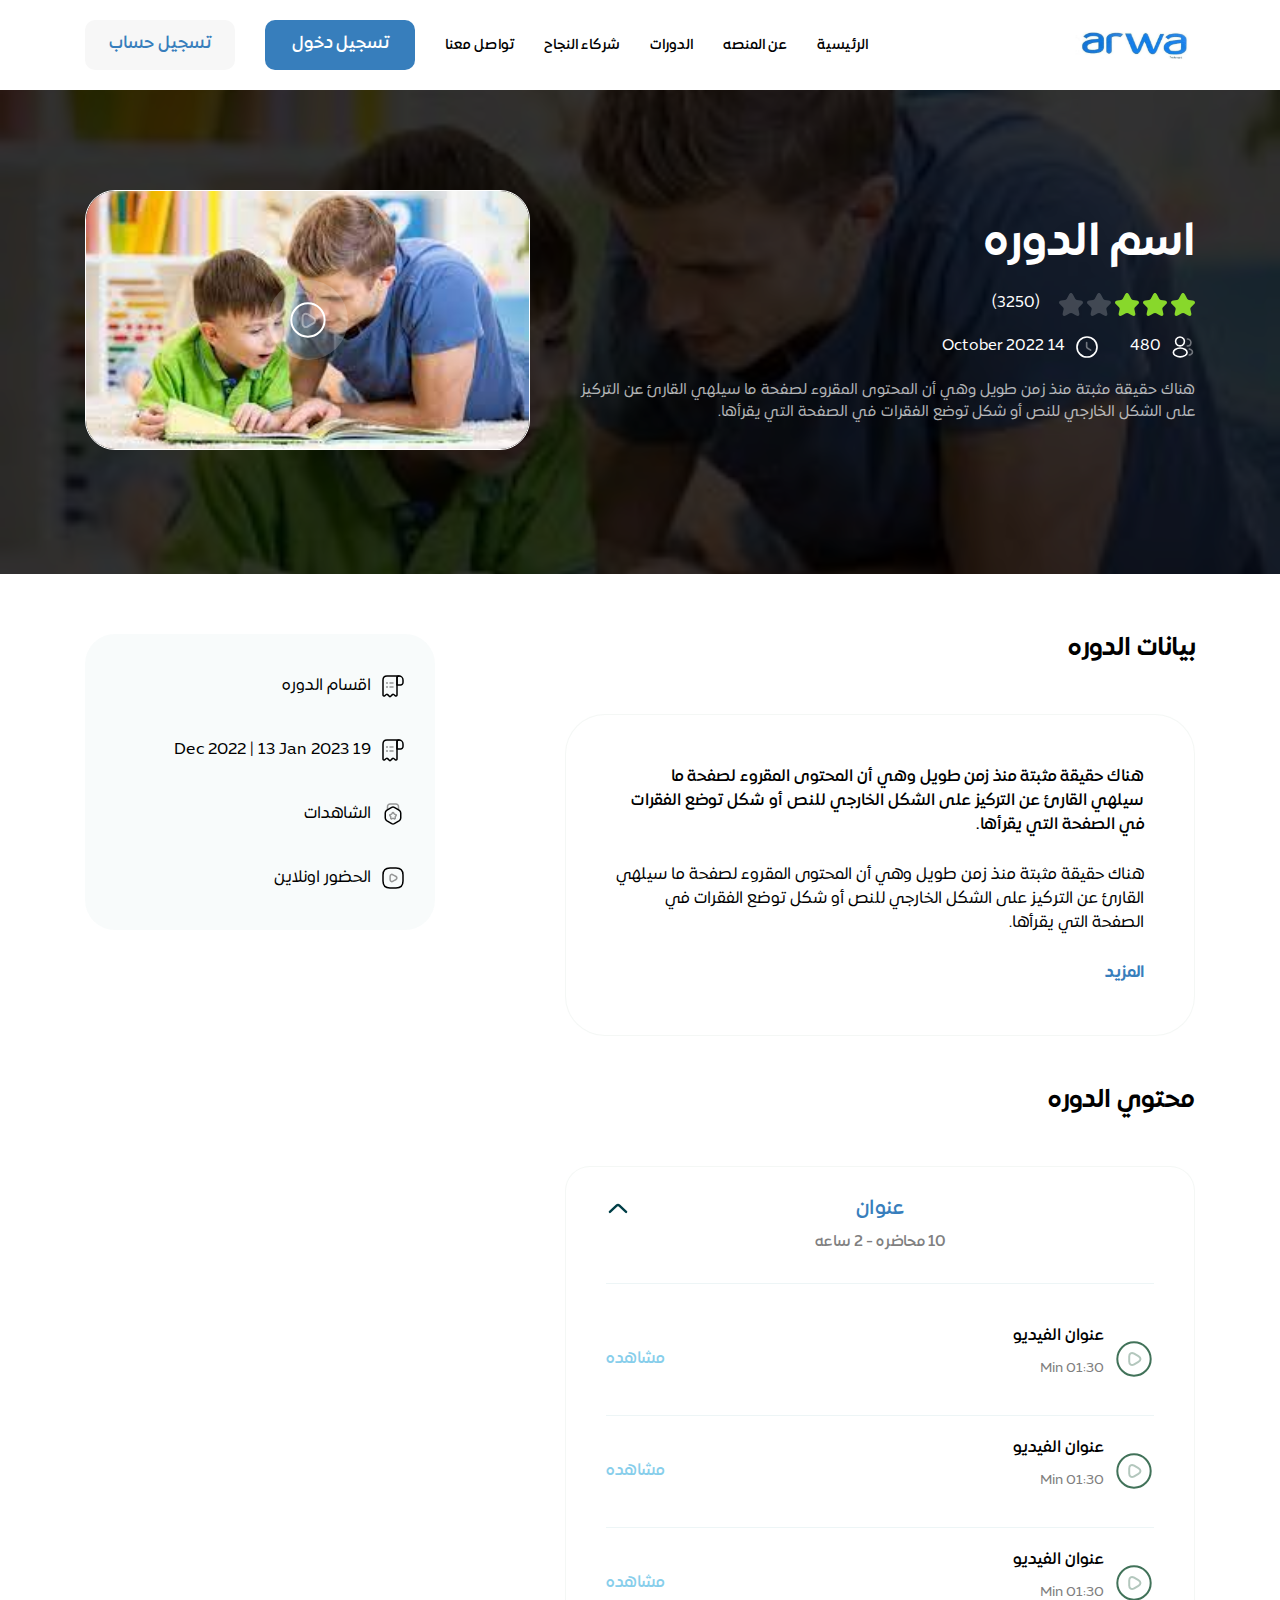
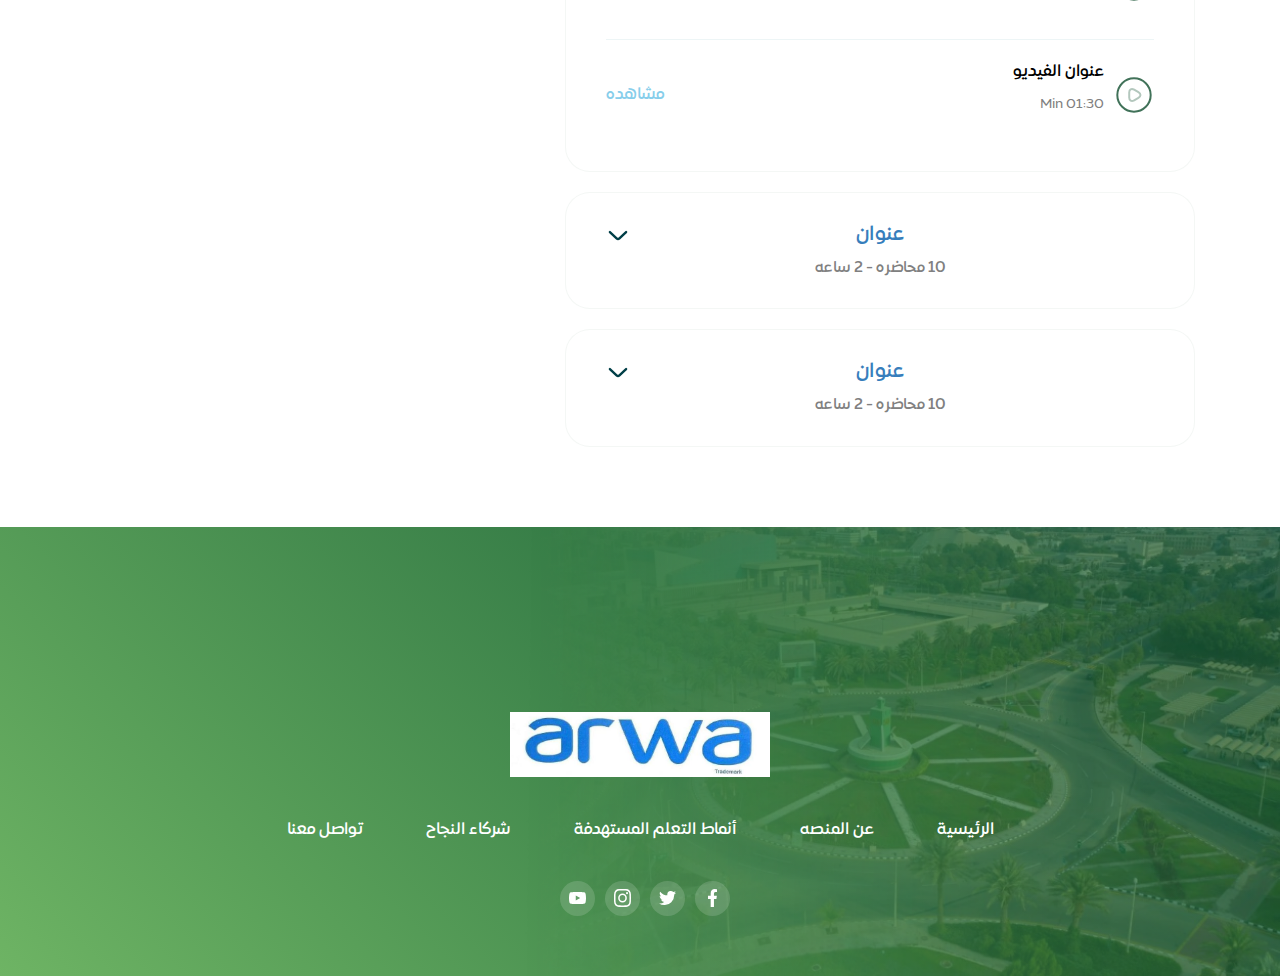
==== course-details.html @ 2d24fa97 "add website" ====
<!DOCTYPE html>
<html>
  <head>
    <meta charset="utf-8" />
    <meta name="description" content="...." />
    <meta name="author" content="misara adel" />
    <meta name="viewport" content="width=device-width, initial-scale=1, shrink-to-fit=no" />
    <title>
      منصه اروي 
    </title>
    <link rel="shortcut icon" href="assets/images/logo.jpeg" type="image/x-icon"/>
    <link rel="stylesheet" href="assets/css/lib/animate.css" />
    <link rel="stylesheet" href="assets/css/lib/bootstrap-rtl.min.css" />
    <link rel="stylesheet" href="assets/css/lib/swiper-bundle.min.css" />
    <link rel="stylesheet" href="assets/css/lib/jquery-ui.min.css" />
    <link rel="stylesheet" href="assets/css/lib/jquery.ui.slider-rtl.css" />
    <link rel="stylesheet" href="assets/css/lib/price_range_style.css" />
    <link rel="stylesheet" href="assets/css/style.css" />
  </head>
  <body>
    <nav class="navbar">
      <div class="container">
        <div class="contain">
          <div class="hamburger">
            <span class="line"></span>
            <span class="line"></span>
            <span class="line"></span>
          </div>

          <a href="index.html" class="brand-name">
            <img src="assets/images/logo.jpeg" loading="lazy" alt="" />
          </a>

          <ul class="navbar-nav">
            <li class="nav-item">
              <a href="index.html" class="nav-link">
                الرئيسية
              </a>
            </li>

            <li class="nav-item">
              <a href="index.html" class="nav-link">
                عن المنصه
              </a>
            </li>

            <li class="nav-item">
              <a href="courses.html" class="nav-link">
                الدورات
              </a>
            </li>

            <li class="nav-item">
              <a href="index.html" class="nav-link">
                شركاء النجاح
              </a>
            </li>

            <li class="nav-item">
              <a href="index.html" class="nav-link">
                تواصل معنا 
              </a>
            </li>

            <li class="nav-item">
              <a href="login.html" class="custom-btn main-bk">
                تسجيل دخول 
              </a>
            </li>

            <li class="nav-item">
              <a href="register.html" class="custom-btn solid-bk">
                تسجيل  حساب 
              </a>
            </li>
          </ul>
        </div>
      </div>
    </nav>

    <main>
      <section class="course-details-header" style="background-image: url('assets/images/intro.jpeg');">
        <div class="container">
          <div class="row">
            <div class="col-lg-7 col-12 mb-4">
              <div class="contain">
                <h1>
                 اسم الدوره
                </h1>

                <ul class="rate">
                  <li>
                    <a href="#" class="active">
                      <img src="assets/images/icons/star.svg" loading="lazy" alt="" />
                    </a>
                  </li>

                  <li>
                    <a href="#" class="active">
                      <img src="assets/images/icons/star.svg" loading="lazy" alt="" />
                    </a>
                  </li>

                  <li>
                    <a href="#" class="active">
                      <img src="assets/images/icons/star.svg" loading="lazy" alt="" />
                    </a>
                  </li>

                  <li>
                    <a href="#">
                      <img src="assets/images/icons/star.svg" loading="lazy" alt="" />
                    </a>
                  </li>

                  <li>
                    <a href="#">
                      <img src="assets/images/icons/star.svg" loading="lazy" alt="" />
                    </a>
                  </li>

                  <li>
                    <span>
                      (3250)
                    </span>
                  </li>
                </ul>

                <ul class="course-info">
                  <li>
                    <a href="#">
                      <img src="assets/images/icons/people.svg" loading="lazy" alt="" />
                      
                      <span>
                        480
                      </span>
                    </a>
                  </li>

                  <li>
                    <a href="#">
                      <img src="assets/images/icons/clock.svg" loading="lazy" alt="" />

                      <span>
                        14 October 2022
                      </span>
                    </a>
                  </li>
                </ul>

                <p>
                  هناك حقيقة مثبتة منذ زمن طويل وهي أن المحتوى المقروء لصفحة ما سيلهي القارئ عن التركيز على الشكل الخارجي للنص أو شكل توضع الفقرات في الصفحة التي يقرأها.
                </p>
              </div>
            </div>

            <div class="col-lg-5 col-12 mb-4">
              <div class="image-content">
                <img src="assets/images/intro.jpeg" loading="lazy" alt="" />

                <a href="https://www.youtube.com/watch?v=8aGYx2ayjGs" data-fancybox=""  class="video-play">
                  <img src="assets/images/icons/video.svg" loading="lazy" alt="" />
                </a>
              </div>
            </div>
          </div>
        </div>
      </section>

      <section class="course-details-info general-section">
        <div class="container">
          <div class="row">
            <div class="col-lg-8 col-12 order-mobile-1">
              <div class="contain">
                <h1 class="head">
                  بيانات الدوره
                </h1>

                <div class="data-contain">
                  <p class="bold-desc">
                    هناك حقيقة مثبتة منذ زمن طويل وهي أن المحتوى المقروء لصفحة ما سيلهي القارئ عن التركيز على الشكل الخارجي للنص أو شكل توضع الفقرات في الصفحة التي يقرأها.
                  </p>

                  <p>
                    هناك حقيقة مثبتة منذ زمن طويل وهي أن المحتوى المقروء لصفحة ما سيلهي القارئ عن التركيز على الشكل الخارجي للنص أو شكل توضع الفقرات في الصفحة التي يقرأها.
                  </p>

                  <a href="#" class="see-more">
                    المزيد
                  </a>
                </div>

                <h2 class="head">
                 محتوي الدوره
                </h2>

                <div class="accordion" id="accordionExample">
                  <div class="card">
                    <div class="card-header" id="headingOne">
                      <button class="btn" type="button" data-toggle="collapse" data-target="#collapseOne" aria-expanded="true" aria-controls="collapseOne">
                        <h2 class="course-name">
                         عنوان
                        </h2>

                        <p>
                          10 محاضره - 2 ساعه
                        </p>
                      </button>
                    </div>
                
                    <div id="collapseOne" class="collapse show" aria-labelledby="headingOne" data-parent="#accordionExample">
                      <div class="card-body">
                        <ul class="course-list">
                          <li>
                            <div class="data">
                              <img src="assets/images/icons/show-video.svg" loading="lazy" alt="" />

                              <div class="data-name">
                                <p class="title">
                                  عنوان الفيديو
                                </p>

                                <p class="time">
                                  01:30 Min
                                </p>
                              </div>
                            </div>

                            <a href="https://www.youtube.com/watch?v=8aGYx2ayjGs" data-fancybox="" class="play">
                              مشاهده
                            </a>
                          </li>

                          <li>
                            <div class="data">
                              <img src="assets/images/icons/show-video.svg" loading="lazy" alt="" />

                              <div class="data-name">
                                <p class="title">
                                  عنوان الفيديو
                                </p>

                                <p class="time">
                                  01:30 Min
                                </p>
                              </div>
                            </div>

                            <a href="https://www.youtube.com/watch?v=8aGYx2ayjGs" data-fancybox="" class="play">
                              مشاهده
                            </a>
                          </li>

                          <li>
                            <div class="data">
                              <img src="assets/images/icons/show-video.svg" loading="lazy" alt="" />

                              <div class="data-name">
                                <p class="title">
                                  عنوان الفيديو
                                </p>

                                <p class="time">
                                  01:30 Min
                                </p>
                              </div>
                            </div>

                            <a href="https://www.youtube.com/watch?v=8aGYx2ayjGs" data-fancybox="" class="play">
                              مشاهده
                            </a>
                          </li>

                          <li>
                            <div class="data">
                              <img src="assets/images/icons/show-video.svg" loading="lazy" alt="" />

                              <div class="data-name">
                                <p class="title">
                                  عنوان الفيديو
                                </p>

                                <p class="time">
                                  01:30 Min
                                </p>
                              </div>
                            </div>

                            <a href="https://www.youtube.com/watch?v=8aGYx2ayjGs" data-fancybox="" class="play">
                              مشاهده
                            </a>
                          </li>
                        </ul>
                      </div>
                    </div>
                  </div>

                  <div class="card">
                    <div class="card-header" id="headingTwo">
                      <button class="btn collapsed" type="button" data-toggle="collapse" data-target="#collapseTwo" aria-expanded="false" aria-controls="collapseTwo">
                        <h2 class="course-name">
                          عنوان
                         </h2>
 
                         <p>
                           10 محاضره - 2 ساعه
                         </p>
                      </button>
                    </div>
                    <div id="collapseTwo" class="collapse" aria-labelledby="headingTwo" data-parent="#accordionExample">
                      <div class="card-body">
                        <ul class="course-list">
                          <li>
                            <div class="data">
                              <img src="assets/images/icons/show-video.svg" loading="lazy" alt="" />

                              <div class="data-name">
                                <p class="title">
                                  عنوان الفيديو
                                </p>

                                <p class="time">
                                  01:30 Min
                                </p>
                              </div>
                            </div>

                            <a href="https://www.youtube.com/watch?v=8aGYx2ayjGs" data-fancybox="" class="play">
                              مشاهده
                            </a>
                          </li>

                          <li>
                            <div class="data">
                              <img src="assets/images/icons/show-video.svg" loading="lazy" alt="" />

                              <div class="data-name">
                                <p class="title">
                                  عنوان الفيديو
                                </p>

                                <p class="time">
                                  01:30 Min
                                </p>
                              </div>
                            </div>

                            <a href="https://www.youtube.com/watch?v=8aGYx2ayjGs" data-fancybox="" class="play">
                              مشاهده
                            </a>
                          </li>

                          <li>
                            <div class="data">
                              <img src="assets/images/icons/show-video.svg" loading="lazy" alt="" />

                              <div class="data-name">
                                <p class="title">
                                  عنوان الفيديو
                                </p>

                                <p class="time">
                                  01:30 Min
                                </p>
                              </div>
                            </div>

                            <a href="https://www.youtube.com/watch?v=8aGYx2ayjGs" data-fancybox="" class="play">
                              مشاهده
                            </a>
                          </li>

                          <li>
                            <div class="data">
                              <img src="assets/images/icons/show-video.svg" loading="lazy" alt="" />

                              <div class="data-name">
                                <p class="title">
                                  عنوان الفيديو
                                </p>

                                <p class="time">
                                  01:30 Min
                                </p>
                              </div>
                            </div>

                            <a href="https://www.youtube.com/watch?v=8aGYx2ayjGs" data-fancybox="" class="play">
                              مشاهده
                            </a>
                          </li>
                        </ul>
                      </div>
                    </div>
                  </div>

                  <div class="card">
                    <div class="card-header" id="headingThree">
                      <button class="btn  collapsed" type="button" data-toggle="collapse" data-target="#collapseThree" aria-expanded="false" aria-controls="collapseThree">
                        <h2 class="course-name">
                          عنوان
                         </h2>
 
                         <p>
                           10 محاضره - 2 ساعه
                         </p>
                      </button>
                    </div>

                    <div id="collapseThree" class="collapse" aria-labelledby="headingThree" data-parent="#accordionExample">
                      <div class="card-body">
                        <ul class="course-list">
                          <li>
                            <div class="data">
                              <img src="assets/images/icons/show-video.svg" loading="lazy" alt="" />

                              <div class="data-name">
                                <p class="title">
                                  عنوان الفيديو
                                </p>

                                <p class="time">
                                  01:30 Min
                                </p>
                              </div>
                            </div>

                            <a href="https://www.youtube.com/watch?v=8aGYx2ayjGs" data-fancybox="" class="play">
                              مشاهده
                            </a>
                          </li>

                          <li>
                            <div class="data">
                              <img src="assets/images/icons/show-video.svg" loading="lazy" alt="" />

                              <div class="data-name">
                                <p class="title">
                                  عنوان الفيديو
                                </p>

                                <p class="time">
                                  01:30 Min
                                </p>
                              </div>
                            </div>

                            <a href="https://www.youtube.com/watch?v=8aGYx2ayjGs" data-fancybox="" class="play">
                              مشاهده
                            </a>
                          </li>

                          <li>
                            <div class="data">
                              <img src="assets/images/icons/show-video.svg" loading="lazy" alt="" />

                              <div class="data-name">
                                <p class="title">
                                  عنوان الفيديو
                                </p>

                                <p class="time">
                                  01:30 Min
                                </p>
                              </div>
                            </div>

                            <a href="https://www.youtube.com/watch?v=8aGYx2ayjGs" data-fancybox="" class="play">
                              مشاهده
                            </a>
                          </li>

                          <li>
                            <div class="data">
                              <img src="assets/images/icons/show-video.svg" loading="lazy" alt="" />

                              <div class="data-name">
                                <p class="title">
                                  عنوان الفيديو
                                </p>

                                <p class="time">
                                  01:30 Min
                                </p>
                              </div>
                            </div>

                            <a href="https://www.youtube.com/watch?v=8aGYx2ayjGs" data-fancybox="" class="play">
                              مشاهده
                            </a>
                          </li>
                        </ul>
                      </div>
                    </div>
                  </div>
                </div>
              </div>
            </div>

            <div class="col-lg-4 col-12 mb-4 order-mobile-0">
              <div class="course-statistic">
                <ul class="list">
                  <li>
                    <a href="#">
                      <img src="assets/images/icons/file.svg" loading="lazy" alt="" />

                      <span>
                        اقسام الدوره
                      </span>
                    </a>
                  </li>

                  <li>
                    <a href="#">
                      <img src="assets/images/icons/file.svg" loading="lazy" alt="" />

                      <span>
                        19 Dec 2022 | 13 Jan 2023
                      </span>
                    </a>
                  </li>

                  <li>
                    <a href="#">
                      <img src="assets/images/icons/certificate_course.svg" loading="lazy" alt="" />

                      <span>
                        الشاهدات
                      </span>
                    </a>
                  </li>

                  <li>
                    <a href="#">
                      <img src="assets/images/icons/video_icon.svg" loading="lazy" alt="" />

                      <span>
                        الحضور اونلاين
                      </span>
                    </a>
                  </li>
                </ul>
              </div>
            </div>
          </div>
        </div>
      </section>
    </main>
    
    <footer>
      <div class="container">
        <div class="row">
          <div class="col-lg-10 mx-auto">
            <div class="content">
              <a href="#" class="brand-name">
                <img src="assets/images/logo.jpeg" alt="">
              </a>

              <ul class="footer-nav">
                <li class="nav-item">
                  <a href="#" class="nav-link">
                    الرئيسية
                  </a>
                </li>
    
                <li class="nav-item">
                  <a href="#" class="nav-link">
                    عن المنصه
                  </a>
                </li>
    
                <li class="nav-item">
                  <a href="#" class="nav-link">
                    أنماط التعلم المستهدفة
                  </a>
                </li>
    
                <li class="nav-item">
                  <a href="#" class="nav-link">
                    شركاء النجاح
                  </a>
                </li>
    
                <li class="nav-item">
                  <a href="#" class="nav-link">
                    تواصل معنا 
                  </a>
                </li>
              </ul>

              <ul class="social-media">
                <li>
                  <a href="#">
                    <img src="assets/images/facebook.svg" alt="">
                  </a>
                </li>

                <li>
                  <a href="#">
                    <img src="assets/images/twitter.svg" alt="">
                  </a>
                </li>

                <li>
                  <a href="#">
                    <img src="assets/images/instagram.svg" alt="">
                  </a>
                </li>

                <li>
                  <a href="#">
                    <img src="assets/images/youtube.svg" alt="">
                  </a>
                </li>
              </ul>
            </div>
          </div>
        </div>
      </div>
    </footer>

    <script src="assets/js/lib/jquery4.js"></script>
    <script src="assets/js/lib/jquery-ui.min.js"></script>
    <script src="assets/js/lib/jquery.ui.slider-rtl.min.js"></script>
    <script src="assets/js/lib/popper.js"></script>
    <script src="assets/js/lib/bootstrap.js"></script>
    <script src="assets/js/lib/swiper-bundle.min.js"></script>
    <script src="assets/js/lib/price_range_script.js"></script>
    <script src="assets/js/main.js"></script>
  </body>
</html>
---- assets/css/lib/price_range_style.css ----
.price-range-block {
    margin:60px;
}

.sliderText{
    width:40%;
    margin-bottom:30px;
    border-bottom: 2px solid red;
    padding: 10px 0 10px 0px;
    font-weight:bold;
}
.ui-slider-horizontal {
    width: 90%;
    height: 4px !important;
    margin: 0px auto 11px !important;
}
.ui-widget-header {
    background: #E0D4BE;
}

.price-range-search {
    width:40.5%; 
    background-color: #f9f9f9; 
    min-width: 40%;
    display: inline-block;
    height: 32px;
    border-radius: 5px;
    float: left;
    margin-bottom:20px;
    font-size:16px;
}

.price-range-field{
    width:24%; 
    min-width: 16%;
    background-color:#f9f9f9; 
    border: 1px solid #6e6666; 
    color: black; 
    font-family: myFont; 
    font: normal 14px Arial, Helvetica, sans-serif; 
    border-radius: 5px; 
    height:26px; 
    padding:5px;
}
.search-results-block{
    position: relative;
    display: block;
    clear: both;
}
---- assets/css/style.css ----
@font-face {
  font-family: "ExpoArabic";
  src: url(../fonts/ExpoArabic/ExpoArabic-Medium.ttf);
  font-weight: 700;
}
@font-face {
  font-family: "ExpoArabic";
  src: url(../fonts/ExpoArabic/ExpoArabic-Book.ttf);
  font-weight: 500;
}
@font-face {
  font-family: "ExpoArabic";
  src: url(../fonts/ExpoArabic/ExpoArabic-SemiBold.ttf);
  font-weight: 900;
}
* {
  margin: 0px;
  box-sizing: border-box;
  font-family: "ExpoArabic", sans-serif;
  scroll-behavior: smooth;
}
*::-moz-selection {
  background-color: #F2CA2F;
  color: #fff;
}
*::selection {
  background-color: #F2CA2F;
  color: #fff;
}
*::-webkit-scrollbar {
  width: 8px;
}
*::-webkit-scrollbar-track {
  background-color: #ccc;
}
*::-webkit-scrollbar-thumb {
  background: #E0D4BE;
  border-radius: 8px;
}
*::-webkit-scrollbar-thumb:hover {
  background: #E0D4BE;
}

.overflowNone {
  overflow: hidden;
}

.btn:focus,
button:focus,
input:focus,
.form-control:focus {
  outline-width: 0px !important;
  outline-color: transparent !important;
  box-shadow: 0 0 0 0 rgba(0, 0, 0, 0);
}

a {
  text-decoration: none !important;
}

ul {
  list-style: none;
  margin: 0px;
  padding: 0px;
}

button {
  outline: none !important;
  border: 0px !important;
}

.swiper-pagination {
  width: 100%;
  display: flex;
  align-items: center;
  align-content: center;
  justify-content: center;
}
.swiper-pagination .swiper-pagination-bullet {
  width: 33px;
  height: 3px;
  background-color: rgba(226, 214, 193, 0.5);
  border-radius: 2px;
}
.swiper-pagination .swiper-pagination-bullet.swiper-pagination-bullet-active {
  opacity: 1 !important;
  background-color: var(--primary-color);
}

.buttons-contain {
  display: flex;
  align-items: center;
  align-content: center;
}
.buttons-contain .custom-btn {
  width: 120px;
  height: 50px;
  border-radius: 25px;
  background-color: #388B9F;
  display: flex;
  align-items: center;
  align-content: center;
  justify-content: center;
  color: #fff;
  font-size: 16px;
  font-weight: 700;
  line-height: 21px;
  position: relative;
  z-index: 9;
  overflow: hidden;
}
.buttons-contain .custom-btn::after {
  content: "";
  position: absolute;
  width: 0%;
  height: 100%;
  background: linear-gradient(90deg, #6EB464, #388B9F);
  top: 0;
  left: 0;
  z-index: -1;
  transition: all 0.3s linear;
}
.buttons-contain .custom-btn:hover::after {
  width: 100%;
}

.heading {
  width: 100%;
  text-align: center;
  margin-bottom: 89px;
}
.heading h1 {
  color: #000000;
  font-size: 30px;
  font-weight: 900;
  line-height: 45px;
  margin-bottom: 17px;
}
.heading p {
  color: #A7A7A7;
  font-size: 16px;
  font-weight: 700;
  line-height: 21px;
  margin: 0px;
}

.general-pattern {
  position: relative;
  z-index: 9;
}
.general-pattern::after {
  content: "";
  position: absolute;
  width: 100%;
  height: 100%;
  background: url("../images/pattern.svg") top right/contain no-repeat;
  top: 0;
  left: 0;
  z-index: -1;
}

@-webkit-keyframes bounce-in-fwd {
  0% {
    transform: scale(0);
    -webkit-animation-timing-function: ease-in;
            animation-timing-function: ease-in;
    opacity: 0;
  }
  38% {
    transform: scale(1);
    -webkit-animation-timing-function: ease-out;
            animation-timing-function: ease-out;
    opacity: 1;
  }
  55% {
    transform: scale(0.7);
    -webkit-animation-timing-function: ease-in;
            animation-timing-function: ease-in;
  }
  72% {
    transform: scale(1);
    -webkit-animation-timing-function: ease-out;
            animation-timing-function: ease-out;
  }
  81% {
    transform: scale(0.84);
    -webkit-animation-timing-function: ease-in;
            animation-timing-function: ease-in;
  }
  89% {
    transform: scale(1);
    -webkit-animation-timing-function: ease-out;
            animation-timing-function: ease-out;
  }
  95% {
    transform: scale(0.95);
    -webkit-animation-timing-function: ease-in;
            animation-timing-function: ease-in;
  }
  100% {
    transform: scale(1);
    -webkit-animation-timing-function: ease-out;
            animation-timing-function: ease-out;
  }
}

@keyframes bounce-in-fwd {
  0% {
    transform: scale(0);
    -webkit-animation-timing-function: ease-in;
            animation-timing-function: ease-in;
    opacity: 0;
  }
  38% {
    transform: scale(1);
    -webkit-animation-timing-function: ease-out;
            animation-timing-function: ease-out;
    opacity: 1;
  }
  55% {
    transform: scale(0.7);
    -webkit-animation-timing-function: ease-in;
            animation-timing-function: ease-in;
  }
  72% {
    transform: scale(1);
    -webkit-animation-timing-function: ease-out;
            animation-timing-function: ease-out;
  }
  81% {
    transform: scale(0.84);
    -webkit-animation-timing-function: ease-in;
            animation-timing-function: ease-in;
  }
  89% {
    transform: scale(1);
    -webkit-animation-timing-function: ease-out;
            animation-timing-function: ease-out;
  }
  95% {
    transform: scale(0.95);
    -webkit-animation-timing-function: ease-in;
            animation-timing-function: ease-in;
  }
  100% {
    transform: scale(1);
    -webkit-animation-timing-function: ease-out;
            animation-timing-function: ease-out;
  }
}
@-webkit-keyframes bounce-in-top {
  0% {
    transform: translateY(-50px);
    -webkit-animation-timing-function: ease-in;
            animation-timing-function: ease-in;
    opacity: 0;
  }
  38% {
    transform: translateY(0);
    -webkit-animation-timing-function: ease-out;
            animation-timing-function: ease-out;
    opacity: 1;
  }
  55% {
    transform: translateY(-20px);
    -webkit-animation-timing-function: ease-in;
            animation-timing-function: ease-in;
  }
  72% {
    transform: translateY(0);
    -webkit-animation-timing-function: ease-out;
            animation-timing-function: ease-out;
  }
  81% {
    transform: translateY(-15px);
    -webkit-animation-timing-function: ease-in;
            animation-timing-function: ease-in;
  }
  90% {
    transform: translateY(0);
    -webkit-animation-timing-function: ease-out;
            animation-timing-function: ease-out;
  }
  95% {
    transform: translateY(-4px);
    -webkit-animation-timing-function: ease-in;
            animation-timing-function: ease-in;
  }
  100% {
    transform: translateY(0);
    -webkit-animation-timing-function: ease-out;
            animation-timing-function: ease-out;
  }
}
@keyframes bounce-in-top {
  0% {
    transform: translateY(-50px);
    -webkit-animation-timing-function: ease-in;
            animation-timing-function: ease-in;
    opacity: 0;
  }
  38% {
    transform: translateY(0);
    -webkit-animation-timing-function: ease-out;
            animation-timing-function: ease-out;
    opacity: 1;
  }
  55% {
    transform: translateY(-20px);
    -webkit-animation-timing-function: ease-in;
            animation-timing-function: ease-in;
  }
  72% {
    transform: translateY(0);
    -webkit-animation-timing-function: ease-out;
            animation-timing-function: ease-out;
  }
  81% {
    transform: translateY(-15px);
    -webkit-animation-timing-function: ease-in;
            animation-timing-function: ease-in;
  }
  90% {
    transform: translateY(0);
    -webkit-animation-timing-function: ease-out;
            animation-timing-function: ease-out;
  }
  95% {
    transform: translateY(-4px);
    -webkit-animation-timing-function: ease-in;
            animation-timing-function: ease-in;
  }
  100% {
    transform: translateY(0);
    -webkit-animation-timing-function: ease-out;
            animation-timing-function: ease-out;
  }
}
@-webkit-keyframes bounce-in-left {
  0% {
    transform: translateX(-30px);
    -webkit-animation-timing-function: ease-in;
            animation-timing-function: ease-in;
    opacity: 0;
  }
  38% {
    transform: translateX(0);
    -webkit-animation-timing-function: ease-out;
            animation-timing-function: ease-out;
    opacity: 1;
  }
  55% {
    transform: translateX(-20px);
    -webkit-animation-timing-function: ease-in;
            animation-timing-function: ease-in;
  }
  72% {
    transform: translateX(0);
    -webkit-animation-timing-function: ease-out;
            animation-timing-function: ease-out;
  }
  81% {
    transform: translateX(-10px);
    -webkit-animation-timing-function: ease-in;
            animation-timing-function: ease-in;
  }
  90% {
    transform: translateX(0);
    -webkit-animation-timing-function: ease-out;
            animation-timing-function: ease-out;
  }
  95% {
    transform: translateX(-4px);
    -webkit-animation-timing-function: ease-in;
            animation-timing-function: ease-in;
  }
  100% {
    transform: translateX(0);
    -webkit-animation-timing-function: ease-out;
            animation-timing-function: ease-out;
  }
}
@keyframes bounce-in-left {
  0% {
    transform: translateX(-30px);
    -webkit-animation-timing-function: ease-in;
            animation-timing-function: ease-in;
    opacity: 0;
  }
  38% {
    transform: translateX(0);
    -webkit-animation-timing-function: ease-out;
            animation-timing-function: ease-out;
    opacity: 1;
  }
  55% {
    transform: translateX(-20px);
    -webkit-animation-timing-function: ease-in;
            animation-timing-function: ease-in;
  }
  72% {
    transform: translateX(0);
    -webkit-animation-timing-function: ease-out;
            animation-timing-function: ease-out;
  }
  81% {
    transform: translateX(-10px);
    -webkit-animation-timing-function: ease-in;
            animation-timing-function: ease-in;
  }
  90% {
    transform: translateX(0);
    -webkit-animation-timing-function: ease-out;
            animation-timing-function: ease-out;
  }
  95% {
    transform: translateX(-4px);
    -webkit-animation-timing-function: ease-in;
            animation-timing-function: ease-in;
  }
  100% {
    transform: translateX(0);
    -webkit-animation-timing-function: ease-out;
            animation-timing-function: ease-out;
  }
}
@-webkit-keyframes pulse-shadow {
  100% {
    box-shadow: 0 0 0 10px rgba(255, 102, 0, 0), 0 0 0 20px rgba(255, 102, 0, 0);
  }
}
@keyframes pulse-shadow {
  100% {
    box-shadow: 0 0 0 10px rgba(255, 102, 0, 0), 0 0 0 20px rgba(255, 102, 0, 0);
  }
}
@-webkit-keyframes spinner {
  0% {
    transform: rotate(0deg) scale3d(1, 1, 1);
  }
  100% {
    transform: rotate(10deg) scale3d(1.5, 1.5, 1.5);
  }
}
@keyframes spinner {
  0% {
    transform: rotate(0deg) scale3d(1, 1, 1);
  }
  100% {
    transform: rotate(10deg) scale3d(1.5, 1.5, 1.5);
  }
}
@-webkit-keyframes pulse {
  0% {
    transform: scale3d(1, 1, 1);
    opacity: 0;
  }
  50% {
    transform: scale3d(0.8, 0.8, 0.8);
    opacity: 0.5;
  }
  100% {
    transform: scale3d(1, 1, 1);
    opacity: 1;
  }
}
@keyframes pulse {
  0% {
    transform: scale3d(1, 1, 1);
    opacity: 0;
  }
  50% {
    transform: scale3d(0.8, 0.8, 0.8);
    opacity: 0.5;
  }
  100% {
    transform: scale3d(1, 1, 1);
    opacity: 1;
  }
}
/*dropdown animation*/
@-webkit-keyframes dropdown-animate {
  0% {
    opacity: 0;
    transform: rotateX(-90deg);
  }
  50% {
    transform: rotateX(20deg);
  }
  100% {
    opacity: 1;
    transform: rotateX(0deg);
  }
}
@keyframes dropdown-animate {
  0% {
    opacity: 0;
    transform: rotateX(-90deg);
  }
  50% {
    transform: rotateX(20deg);
  }
  100% {
    opacity: 1;
    transform: rotateX(0deg);
  }
}
@-webkit-keyframes rotation {
  0% {
    transform: rotate(0deg);
  }
  50% {
    transform: rotate(10deg);
  }
  100% {
    transform: rotate(0deg);
  }
}
@keyframes rotation {
  0% {
    transform: rotate(0deg);
  }
  50% {
    transform: rotate(10deg);
  }
  100% {
    transform: rotate(0deg);
  }
}
@-webkit-keyframes spin {
  0% {
    transform: rotate(0deg);
  }
  100% {
    transform: rotate(360deg);
  }
}
@keyframes spin {
  0% {
    transform: rotate(0deg);
  }
  100% {
    transform: rotate(360deg);
  }
}
@-webkit-keyframes wave {
  0%, 100% {
    -webkit-clip-path: polygon(0% 45%, 15% 44%, 32% 50%, 54% 60%, 70% 61%, 84% 59%, 100% 52%, 100% 100%, 0% 100%);
            clip-path: polygon(0% 45%, 15% 44%, 32% 50%, 54% 60%, 70% 61%, 84% 59%, 100% 52%, 100% 100%, 0% 100%);
  }
  50% {
    -webkit-clip-path: polygon(0% 60%, 16% 65%, 34% 66%, 51% 62%, 67% 50%, 84% 45%, 100% 46%, 100% 100%, 0% 100%);
            clip-path: polygon(0% 60%, 16% 65%, 34% 66%, 51% 62%, 67% 50%, 84% 45%, 100% 46%, 100% 100%, 0% 100%);
  }
}
@keyframes wave {
  0%, 100% {
    -webkit-clip-path: polygon(0% 45%, 15% 44%, 32% 50%, 54% 60%, 70% 61%, 84% 59%, 100% 52%, 100% 100%, 0% 100%);
            clip-path: polygon(0% 45%, 15% 44%, 32% 50%, 54% 60%, 70% 61%, 84% 59%, 100% 52%, 100% 100%, 0% 100%);
  }
  50% {
    -webkit-clip-path: polygon(0% 60%, 16% 65%, 34% 66%, 51% 62%, 67% 50%, 84% 45%, 100% 46%, 100% 100%, 0% 100%);
            clip-path: polygon(0% 60%, 16% 65%, 34% 66%, 51% 62%, 67% 50%, 84% 45%, 100% 46%, 100% 100%, 0% 100%);
  }
}
@-webkit-keyframes niceAnimate {
  0% {
    transform: scaleX(1);
  }
  50% {
    transform: scaleX(0);
  }
  100% {
    transform: scaleX(1);
  }
}
@keyframes niceAnimate {
  0% {
    transform: scaleX(1);
  }
  50% {
    transform: scaleX(0);
  }
  100% {
    transform: scaleX(1);
  }
}
@-webkit-keyframes translation {
  0% {
    transform: translateZ(0%);
  }
  100% {
    transform: translateZ(10%);
  }
}
@keyframes translation {
  0% {
    transform: translateZ(0%);
  }
  100% {
    transform: translateZ(10%);
  }
}
@-webkit-keyframes rotate-scale-up {
  0% {
    transform: scale(1) rotateZ(0);
  }
  50% {
    transform: scale(2) rotateZ(180deg);
  }
  100% {
    transform: scale(1) rotateZ(360deg);
  }
}
@keyframes rotate-scale-up {
  0% {
    transform: scale(1) rotateZ(0);
  }
  50% {
    transform: scale(2) rotateZ(180deg);
  }
  100% {
    transform: scale(1) rotateZ(360deg);
  }
}
@-webkit-keyframes fadeInUp {
  from {
    opacity: 0;
    transform: translate3d(0, 100%, 0);
  }
  to {
    opacity: 1;
    transform: none;
  }
}
@keyframes fadeInUp {
  from {
    opacity: 0;
    transform: translate3d(0, 100%, 0);
  }
  to {
    opacity: 1;
    transform: none;
  }
}
@-webkit-keyframes fadeInLeft {
  from {
    opacity: 0;
    transform: translate3d(-100%, 0, 0);
  }
  to {
    opacity: 1;
    transform: none;
  }
}
@keyframes fadeInLeft {
  from {
    opacity: 0;
    transform: translate3d(-100%, 0, 0);
  }
  to {
    opacity: 1;
    transform: none;
  }
}
@-webkit-keyframes vibrate {
  0% {
    transform: translate(0);
  }
  20% {
    transform: translate(-10px, 10px);
  }
  40% {
    transform: translate(-10px, -10px);
  }
  60% {
    transform: translate(10px, 10px);
  }
  80% {
    transform: translate(10px, -10px);
  }
  100% {
    transform: translate(0);
  }
}
@keyframes vibrate {
  0% {
    transform: translate(0);
  }
  20% {
    transform: translate(-10px, 10px);
  }
  40% {
    transform: translate(-10px, -10px);
  }
  60% {
    transform: translate(10px, 10px);
  }
  80% {
    transform: translate(10px, -10px);
  }
  100% {
    transform: translate(0);
  }
}
@-webkit-keyframes translateX {
  0%, 100% {
    transform: translateX(2px);
  }
  50% {
    transform: translateX(-2px);
  }
}
@keyframes translateX {
  0%, 100% {
    transform: translateX(2px);
  }
  50% {
    transform: translateX(-2px);
  }
}
@-webkit-keyframes translateY {
  0%, 100% {
    transform: translateY(2px) rotate(-90deg);
  }
  50% {
    transform: translateY(-2px) rotate(-90deg);
  }
}
@keyframes translateY {
  0%, 100% {
    transform: translateY(2px) rotate(-90deg);
  }
  50% {
    transform: translateY(-2px) rotate(-90deg);
  }
}
@-webkit-keyframes flip-in-hor-bottom {
  0% {
    transform: rotateX(80deg) translate(-50%, -50%);
    opacity: 0;
  }
  100% {
    transform: rotateX(0) translate(-50%, -50%);
    opacity: 1;
  }
}
@keyframes flip-in-hor-bottom {
  0% {
    transform: rotateX(80deg) translate(-50%, -50%);
    opacity: 0;
  }
  100% {
    transform: rotateX(0) translate(-50%, -50%);
    opacity: 1;
  }
}
@-webkit-keyframes shadow {
  0% {
    box-shadow: 0px 0px 35px -4px #00a4e6;
    opacity: 0 !important;
  }
  100% {
    box-shadow: 0px 0px 35px -4px rgba(0, 164, 230, 0);
  }
}
@keyframes shadow {
  0% {
    box-shadow: 0px 0px 35px -4px #00a4e6;
    opacity: 0 !important;
  }
  100% {
    box-shadow: 0px 0px 35px -4px rgba(0, 164, 230, 0);
  }
}
@-webkit-keyframes rotate {
  0% {
    border-radius: 50% 60% 55% 40%;
  }
  25% {
    border-radius: 30% 10% 70% 20%;
  }
  50% {
    border-radius: 20% 40% 30% 60%;
  }
  75% {
    border-radius: 70% 20% 50% 30%;
  }
  100% {
    border-radius: 50% 60% 55% 40%;
  }
}
@keyframes rotate {
  0% {
    border-radius: 50% 60% 55% 40%;
  }
  25% {
    border-radius: 30% 10% 70% 20%;
  }
  50% {
    border-radius: 20% 40% 30% 60%;
  }
  75% {
    border-radius: 70% 20% 50% 30%;
  }
  100% {
    border-radius: 50% 60% 55% 40%;
  }
}
@-webkit-keyframes fadeInRight {
  0% {
    opacity: 0;
    transform: translateX(-30px);
  }
  100% {
    opacity: 1;
    transform: translateX(0);
  }
}
@keyframes fadeInRight {
  0% {
    opacity: 0;
    transform: translateX(-30px);
  }
  100% {
    opacity: 1;
    transform: translateX(0);
  }
}
@keyframes fadeInLeft {
  0% {
    opacity: 0;
    transform: translateX(30px);
  }
  100% {
    opacity: 1;
    transform: translateX(0);
  }
}
@-webkit-keyframes move {
  25% {
    opacity: 1;
  }
  33% {
    opacity: 1;
    transform: translateX(30px);
  }
  67% {
    opacity: 1;
    transform: translateX(40px);
  }
  100% {
    opacity: 0;
    transform: translateX(55px) scale3d(0.5, 0.5, 0.5);
  }
}
@keyframes move {
  25% {
    opacity: 1;
  }
  33% {
    opacity: 1;
    transform: translateX(30px);
  }
  67% {
    opacity: 1;
    transform: translateX(40px);
  }
  100% {
    opacity: 0;
    transform: translateX(55px) scale3d(0.5, 0.5, 0.5);
  }
}
@-webkit-keyframes clip {
  0% {
    -webkit-clip-path: polygon(57% 41%, 100% 0, 52% 46%, 0 100%);
            clip-path: polygon(57% 41%, 100% 0, 52% 46%, 0 100%);
  }
  50% {
    -webkit-clip-path: polygon(57% 41%, 100% 0, 0 0, 0 100%);
            clip-path: polygon(57% 41%, 100% 0, 0 0, 0 100%);
  }
  100% {
    -webkit-clip-path: polygon(100% 100%, 100% 0, 0 0, 0 100%);
            clip-path: polygon(100% 100%, 100% 0, 0 0, 0 100%);
  }
}
@keyframes clip {
  0% {
    -webkit-clip-path: polygon(57% 41%, 100% 0, 52% 46%, 0 100%);
            clip-path: polygon(57% 41%, 100% 0, 52% 46%, 0 100%);
  }
  50% {
    -webkit-clip-path: polygon(57% 41%, 100% 0, 0 0, 0 100%);
            clip-path: polygon(57% 41%, 100% 0, 0 0, 0 100%);
  }
  100% {
    -webkit-clip-path: polygon(100% 100%, 100% 0, 0 0, 0 100%);
            clip-path: polygon(100% 100%, 100% 0, 0 0, 0 100%);
  }
}
@-webkit-keyframes sideClip {
  0% {
    -webkit-clip-path: polygon(0 0, 100% 0, 0 0, 0 100%);
            clip-path: polygon(0 0, 100% 0, 0 0, 0 100%);
  }
  50% {
    -webkit-clip-path: polygon(0 0, 100% 0, 0 100%, 0 100%);
            clip-path: polygon(0 0, 100% 0, 0 100%, 0 100%);
  }
  100% {
    -webkit-clip-path: polygon(0 0, 100% 0, 100% 100%, 0 100%);
            clip-path: polygon(0 0, 100% 0, 100% 100%, 0 100%);
  }
}
@keyframes sideClip {
  0% {
    -webkit-clip-path: polygon(0 0, 100% 0, 0 0, 0 100%);
            clip-path: polygon(0 0, 100% 0, 0 0, 0 100%);
  }
  50% {
    -webkit-clip-path: polygon(0 0, 100% 0, 0 100%, 0 100%);
            clip-path: polygon(0 0, 100% 0, 0 100%, 0 100%);
  }
  100% {
    -webkit-clip-path: polygon(0 0, 100% 0, 100% 100%, 0 100%);
            clip-path: polygon(0 0, 100% 0, 100% 100%, 0 100%);
  }
}
@-webkit-keyframes sideClip_2 {
  0% {
    -webkit-clip-path: polygon(50% 0%, 100% 0, 100% 60%, 100% 100%, 55% 100%, 31% 100%, 46% 68%, 70% 53%, 60% 26%);
            clip-path: polygon(50% 0%, 100% 0, 100% 60%, 100% 100%, 55% 100%, 31% 100%, 46% 68%, 70% 53%, 60% 26%);
  }
  50% {
    -webkit-clip-path: polygon(50% 0%, 100% 0, 100% 60%, 100% 100%, 55% 100%, 31% 100%, 46% 68%, 26% 33%, 11% 10%);
            clip-path: polygon(50% 0%, 100% 0, 100% 60%, 100% 100%, 55% 100%, 31% 100%, 46% 68%, 26% 33%, 11% 10%);
  }
  100% {
    -webkit-clip-path: polygon(0 0, 100% 0, 100% 60%, 100% 100%, 55% 100%, 0 100%, 0 59%, 0 31%, 0 14%);
            clip-path: polygon(0 0, 100% 0, 100% 60%, 100% 100%, 55% 100%, 0 100%, 0 59%, 0 31%, 0 14%);
  }
}
@keyframes sideClip_2 {
  0% {
    -webkit-clip-path: polygon(50% 0%, 100% 0, 100% 60%, 100% 100%, 55% 100%, 31% 100%, 46% 68%, 70% 53%, 60% 26%);
            clip-path: polygon(50% 0%, 100% 0, 100% 60%, 100% 100%, 55% 100%, 31% 100%, 46% 68%, 70% 53%, 60% 26%);
  }
  50% {
    -webkit-clip-path: polygon(50% 0%, 100% 0, 100% 60%, 100% 100%, 55% 100%, 31% 100%, 46% 68%, 26% 33%, 11% 10%);
            clip-path: polygon(50% 0%, 100% 0, 100% 60%, 100% 100%, 55% 100%, 31% 100%, 46% 68%, 26% 33%, 11% 10%);
  }
  100% {
    -webkit-clip-path: polygon(0 0, 100% 0, 100% 60%, 100% 100%, 55% 100%, 0 100%, 0 59%, 0 31%, 0 14%);
            clip-path: polygon(0 0, 100% 0, 100% 60%, 100% 100%, 55% 100%, 0 100%, 0 59%, 0 31%, 0 14%);
  }
}
@-webkit-keyframes toRightFromLeft {
  49% {
    transform: translate(100%);
  }
  50% {
    opacity: 0;
    transform: translate(-100%);
  }
  51% {
    opacity: 1;
  }
}
@keyframes toRightFromLeft {
  49% {
    transform: translate(100%);
  }
  50% {
    opacity: 0;
    transform: translate(-100%);
  }
  51% {
    opacity: 1;
  }
}
@-webkit-keyframes topBubbles {
  0% {
    background-position: 5% 90%, 10% 90%, 10% 90%, 15% 90%, 25% 90%, 25% 90%, 40% 90%, 55% 90%, 70% 90%;
  }
  50% {
    background-position: 0% 80%, 0% 20%, 10% 40%, 20% 0%, 30% 30%, 22% 50%, 50% 50%, 65% 20%, 90% 30%;
  }
  100% {
    background-position: 0% 70%, 0% 10%, 10% 30%, 20% -10%, 30% 20%, 22% 40%, 50% 40%, 65% 10%, 90% 20%;
    background-size: 0% 0%, 0% 0%, 0% 0%, 0% 0%, 0% 0%, 0% 0%;
  }
}
@keyframes topBubbles {
  0% {
    background-position: 5% 90%, 10% 90%, 10% 90%, 15% 90%, 25% 90%, 25% 90%, 40% 90%, 55% 90%, 70% 90%;
  }
  50% {
    background-position: 0% 80%, 0% 20%, 10% 40%, 20% 0%, 30% 30%, 22% 50%, 50% 50%, 65% 20%, 90% 30%;
  }
  100% {
    background-position: 0% 70%, 0% 10%, 10% 30%, 20% -10%, 30% 20%, 22% 40%, 50% 40%, 65% 10%, 90% 20%;
    background-size: 0% 0%, 0% 0%, 0% 0%, 0% 0%, 0% 0%, 0% 0%;
  }
}
@-webkit-keyframes bottomBubbles {
  0% {
    background-position: 10% -10%, 30% 10%, 55% -10%, 70% -10%, 85% -10%, 70% -10%, 70% 0%;
  }
  50% {
    background-position: 0% 80%, 20% 80%, 45% 60%, 60% 100%, 75% 70%, 95% 60%, 105% 0%;
  }
  100% {
    background-position: 0% 90%, 20% 90%, 45% 70%, 60% 110%, 75% 80%, 95% 70%, 110% 10%;
    background-size: 0% 0%, 0% 0%, 0% 0%, 0% 0%, 0% 0%, 0% 0%;
  }
}
@keyframes bottomBubbles {
  0% {
    background-position: 10% -10%, 30% 10%, 55% -10%, 70% -10%, 85% -10%, 70% -10%, 70% 0%;
  }
  50% {
    background-position: 0% 80%, 20% 80%, 45% 60%, 60% 100%, 75% 70%, 95% 60%, 105% 0%;
  }
  100% {
    background-position: 0% 90%, 20% 90%, 45% 70%, 60% 110%, 75% 80%, 95% 70%, 110% 10%;
    background-size: 0% 0%, 0% 0%, 0% 0%, 0% 0%, 0% 0%, 0% 0%;
  }
}
@-webkit-keyframes storm {
  0% {
    transform: translate3d(0, 0, 0) translateZ(0);
  }
  25% {
    transform: translate3d(4px, 0, 0) translateZ(0);
  }
  50% {
    transform: translate3d(-3px, 0, 0) translateZ(0);
  }
  75% {
    transform: translate3d(2px, 0, 0) translateZ(0);
  }
  100% {
    transform: translate3d(0, 0, 0) translateZ(0);
  }
}
@keyframes storm {
  0% {
    transform: translate3d(0, 0, 0) translateZ(0);
  }
  25% {
    transform: translate3d(4px, 0, 0) translateZ(0);
  }
  50% {
    transform: translate3d(-3px, 0, 0) translateZ(0);
  }
  75% {
    transform: translate3d(2px, 0, 0) translateZ(0);
  }
  100% {
    transform: translate3d(0, 0, 0) translateZ(0);
  }
}
:root {
  --primary-color: #87ceeb;
  --main-color: #377EBC;
  --secondary-color: #40ffca;
  --dark-color: #000;
  --light-color: #fff;
  --gray-color: #808080;
  --primary-filter: invert(14%) sepia(11%) saturate(4798%) hue-rotate(145deg) brightness(101%) contrast(105%);
  --light-filter: invert(92%) sepia(100%) saturate(23%) hue-rotate(251deg) brightness(108%) contrast(100%);
  --gray-filter: invert(58%) sepia(0%) saturate(3400%) hue-rotate(13deg) brightness(87%) contrast(97%);
}

.custom-btn {
  width: 150px;
  height: 50px;
  display: flex;
  align-items: center;
  align-content: center;
  justify-content: center;
  font-size: 17px;
  border-radius: 10px;
  overflow: hidden;
  font-weight: 700;
}
.custom-btn.main-bk {
  background-color: var(--main-color);
  color: var(--light-color);
}
.custom-btn.solid-bk {
  background-color: #f7f7f7;
  color: var(--main-color);
}

.course-box {
  width: 100%;
  position: relative;
  z-index: 9;
  border-radius: 50px;
  overflow: hidden;
  transition: all 0.3s linear;
  border: 1px solid rgba(65, 114, 89, 0.06);
}
.course-box.certifacte-box {
  padding: 24px;
}
.course-box.certifacte-box .image-content {
  border-radius: 40px !important;
  overflow: hidden;
  height: 220px !important;
}
.course-box.certifacte-box .image-content img {
  -o-object-fit: cover !important;
     object-fit: cover !important;
  -o-object-position: top;
     object-position: top;
}
.course-box.certifacte-box .image-content::after {
  display: none;
}
.course-box.certifacte-box .contain {
  padding: 20px 0px 0px !important;
}
.course-box .fav-icon {
  width: 40px;
  height: 40px;
  display: flex;
  align-items: center;
  align-content: center;
  border-radius: 50%;
  justify-content: center;
  background-color: var(--main-color);
  z-index: 9;
}
.course-box .fav-icon img {
  width: 24px;
  height: 24px;
  -o-object-fit: contain;
     object-fit: contain;
  filter: var(--light-filter);
}
.course-box .fav-icon .fill-icon {
  display: none;
  transform: scale(0);
  transition: all 0.3s linear;
}
.course-box .fav-icon.active .fill-icon {
  display: block;
  transform: scale(1);
}
.course-box .fav-icon.active .border-icon {
  display: none;
}
.course-box .fav-icon:hover img {
  -webkit-animation: tada 0.3s linear;
          animation: tada 0.3s linear;
}
.course-box .flex-price {
  display: flex;
  align-items: center;
  align-content: center;
  margin-bottom: 15px;
}
.course-box .flex-price p {
  margin: 0px;
  font-size: 25px;
  font-weight: 900 !important;
}
.course-box .flex-price p.after {
  color: var(--main-color) !important;
  -webkit-margin-end: 20px !important;
          margin-inline-end: 20px !important;
}
.course-box .flex-price p.before {
  color: var(--gray-color) !important;
  text-decoration: line-through;
}
.course-box .flex-price p span {
  font-size: 15px;
  font-weight: 700;
}
.course-box .course-details {
  font-size: 20px;
  font-weight: 700;
  display: block;
  margin-bottom: 15px;
}
.course-box .rate {
  display: flex;
  align-items: center;
  align-content: center;
}
.course-box .rate li {
  -webkit-margin-end: 8px;
          margin-inline-end: 8px;
}
.course-box .rate li:last-child {
  -webkit-margin-start: 15px;
          margin-inline-start: 15px;
  -webkit-margin-end: 0px;
          margin-inline-end: 0px;
}
.course-box .rate li a {
  width: 20px;
  height: 20px;
  display: flex;
}
.course-box .rate li a img {
  width: 24px;
  height: 24px;
  -o-object-fit: contain;
     object-fit: contain;
}
.course-box .rate li a.active img, .course-box .rate li a:hover img {
  filter: invert(74%) sepia(24%) saturate(1344%) hue-rotate(40deg) brightness(102%) contrast(85%) !important;
}
.course-box .rate li span {
  font-size: 15px;
  font-weight: 500;
}
.course-box .course-info {
  display: flex;
  align-content: center;
  align-items: center;
}
.course-box .course-info li {
  -webkit-margin-end: 31px;
          margin-inline-end: 31px;
}
.course-box .course-info li:last-child {
  -webkit-margin-end: 0px;
          margin-inline-end: 0px;
}
.course-box .course-info li a {
  display: flex;
  align-items: center;
  align-content: center;
}
.course-box .course-info li a img {
  filter: var(--gray-filter);
  width: 24px;
  height: 24px;
  -o-object-fit: contain;
     object-fit: contain;
  -webkit-margin-end: 10px;
          margin-inline-end: 10px;
}
.course-box .course-info li a span {
  color: var(--gray-color);
  font-size: 15px;
  font-weight: 500;
}
.course-box .front-box {
  width: 100%;
  position: relative;
  background-color: var(--light-color);
}
.course-box .front-box .image-content {
  width: 100%;
  height: 295px;
  position: relative;
  border-radius: 50px;
  z-index: 9;
}
.course-box .front-box .image-content .course-img {
  width: 100%;
  height: 100%;
  -o-object-fit: cover;
     object-fit: cover;
  -o-object-position: center;
     object-position: center;
}
.course-box .front-box .image-content::after {
  content: "";
  position: absolute;
  width: 100%;
  height: 100%;
  background: linear-gradient(180deg, #111111, transparent);
  top: 0;
  left: 0;
  z-index: 8;
}
.course-box .front-box .image-content .fav-icon {
  position: absolute;
  top: 30px;
  right: 30px;
  z-index: 9;
}
.course-box .front-box .image-content .type {
  display: flex;
  align-items: center;
  align-content: center;
  width: -webkit-fit-content;
  width: -moz-fit-content;
  width: fit-content;
  padding: 5px 21px;
  border: 1px solid var(--light-color);
  position: absolute;
  top: 30px;
  left: 30px;
  border-radius: 25px;
  z-index: 9;
}
.course-box .front-box .image-content .type span {
  color: var(--light-color);
  font-size: 15px;
  font-weight: 500;
}
.course-box .front-box .contain {
  width: 100%;
  padding: 32px 30px 40px;
}
.course-box .front-box .contain .course-details {
  color: var(--dark-color);
}
.course-box .front-box .contain .rate {
  margin-bottom: 18px;
}
.course-box .front-box .contain .rate img {
  filter: invert(98%) sepia(2%) saturate(3879%) hue-rotate(183deg) brightness(118%) contrast(82%);
}
.course-box .front-box .contain .rate span {
  color: var(--dark-color);
}
.course-box .front-box .contain .course-info {
  padding-bottom: 20px;
  margin-bottom: 20px;
  border-bottom: 1px solid rgba(65, 114, 89, 0.06);
}
.course-box .front-box .contain .action-button {
  width: 100%;
  display: flex;
  align-content: center;
  align-items: center;
  justify-content: center;
  margin-top: 10px;
}
.course-box .front-box .contain .action-button .action-btn {
  width: 157px;
  height: 50px;
  display: flex;
  align-items: center;
  align-content: center;
  justify-content: center;
  border-radius: 25px;
  overflow: hidden;
}
.course-box .front-box .contain .action-button .action-btn span {
  font-size: 16px;
  font-weight: 900;
}
.course-box .front-box .contain .action-button .action-btn.bk-btn {
  background: linear-gradient(90deg, #417259, #88BDC3);
  -webkit-margin-end: 17px;
          margin-inline-end: 17px;
}
.course-box .front-box .contain .action-button .action-btn.bk-btn span {
  color: var(--light-color);
}
.course-box .front-box .contain .action-button .action-btn.border-btn {
  border: 1px solid var(--primary-color);
}
.course-box .front-box .contain .action-button .action-btn.border-btn span {
  color: var(--primary-color);
}
.course-box .front-box .contain .action-button .action-btn:hover span {
  -webkit-animation: translateX 1s linear infinite;
          animation: translateX 1s linear infinite;
}
.course-box .front-box .contain .course-progress {
  width: 100%;
  height: 15px;
  background-color: #F9F9F9;
  border-radius: 50px;
  overflow: hidden;
  position: relative;
  z-index: 9;
}
.course-box .front-box .contain .course-progress .progress-course-bar {
  height: 100%;
  position: absolute;
  top: 0;
  border-radius: 50px;
  left: 0;
  z-index: -1;
  background-color: var(--main-color);
}
.course-box .front-box .contain p {
  color: var(--dark-color);
  font-size: 15px;
  font-weight: 500;
  margin: 0px;
}
.course-box .front-box .contain .continue-btn {
  width: 100%;
  margin-top: 25px;
  height: 50px;
  display: flex;
  align-content: center;
  align-items: center;
  justify-content: center;
  overflow: hidden;
  position: relative;
  z-index: 9;
  border-radius: 25px;
  background: linear-gradient(90deg, #417259, #88BDC3);
}
.course-box .front-box .contain .continue-btn span {
  color: var(--light-color);
  font-size: 16px;
  font-weight: 700;
}
.course-box .front-box .contain .continue-btn::after {
  content: "";
  position: absolute;
  width: 0%;
  height: 100%;
  background: linear-gradient(90deg, #88BDC3, #417259);
  top: 0;
  left: 0;
  z-index: -1;
  transition: all 0.3s linear;
}
.course-box .front-box .contain .continue-btn:hover::after {
  width: 100%;
}
.course-box .back-front {
  width: 100%;
  height: 100%;
  position: absolute;
  top: 0;
  left: -100%;
  z-index: 99;
  border-radius: 50px;
  transition: all 0.3s linear;
}
.course-box .back-front .course-cover {
  width: 100%;
  height: 100%;
  position: absolute;
  -o-object-fit: cover;
     object-fit: cover;
  top: 0;
  left: 0;
  z-index: -2;
}
.course-box .back-front::after {
  content: "";
  position: absolute;
  width: 100%;
  height: 100%;
  background: rgba(17, 17, 17, 0.7);
  top: 0;
  left: 0;
  z-index: -1;
}
.course-box .back-front .data-contain {
  width: 100%;
  height: 100%;
  display: flex;
  flex-direction: column;
  justify-content: flex-end;
  padding: 30px;
}
.course-box .back-front .data-contain .course-details {
  color: var(--light-color) !important;
}
.course-box .back-front .data-contain .rate img {
  filter: var(--light-filter);
  opacity: 0.2;
}
.course-box .back-front .data-contain .rate span {
  color: rgba(255, 255, 255, 0.7);
}
.course-box .back-front .data-contain .rate a:hover img, .course-box .back-front .data-contain .rate a.active img {
  opacity: 1 !important;
}
.course-box .back-front .data-contain .type {
  display: flex;
  align-items: center;
  align-content: center;
  width: -webkit-fit-content;
  width: -moz-fit-content;
  width: fit-content;
  padding: 8px 21px;
  background-color: rgba(255, 255, 255, 0.1);
  z-index: 9;
  margin: 24px 0px 20px;
  border-radius: 25px;
}
.course-box .back-front .data-contain .type span {
  color: var(--light-color);
  font-size: 15px;
  font-weight: 500;
}
.course-box .back-front .data-contain .button-contain {
  display: flex;
  width: 100%;
  margin-top: 30px;
  align-items: center;
  align-content: center;
  justify-content: space-between;
}
.course-box .back-front .data-contain .button-contain .fav-icon {
  width: 50px !important;
  height: 50px !important;
}
.course-box .back-front .data-contain .button-contain .add-to-cart {
  width: calc(100% - 65px);
  height: 50px;
  display: flex;
  align-content: center;
  align-items: center;
  justify-content: center;
  overflow: hidden;
  position: relative;
  z-index: 9;
  border-radius: 25px;
  background: linear-gradient(90deg, #417259, #88BDC3);
}
.course-box .back-front .data-contain .button-contain .add-to-cart span {
  color: var(--light-color);
  font-size: 16px;
  font-weight: 700;
}
.course-box .back-front .data-contain .button-contain .add-to-cart::after {
  content: "";
  position: absolute;
  width: 0%;
  height: 100%;
  background: linear-gradient(90deg, #88BDC3, #417259);
  top: 0;
  left: 0;
  z-index: -1;
  transition: all 0.3s linear;
}
.course-box .back-front .data-contain .button-contain .add-to-cart:hover::after {
  width: 100%;
}
.course-box:hover {
  transform: translateY(-10px);
}
.course-box:hover .back-front {
  left: 0px !important;
}

.navbar {
  width: 100%;
  position: relative;
  padding: 20px 0px;
  background-color: var(--light-color);
  box-shadow: 0px 0px 10px rgba(0, 0, 0, 0.2);
  z-index: 9;
}
.navbar .contain {
  width: 100%;
  border-radius: 5px;
  overflow: hidden;
  display: flex;
  align-items: center;
  align-content: center;
  justify-content: space-between;
}
.navbar .contain .hamburger {
  display: none;
}
.navbar .contain .hamburger .line {
  width: 30px;
  height: 3px;
  background: linear-gradient(45deg, #388B9F 0%, #6EB464 100%);
  display: block;
  margin: 8px auto;
  transition: all 0.3s ease-in-out;
}
.navbar .contain .hamburger.active {
  transition: all 0.3s ease-in-out;
  transition-delay: 0.6s;
  transform: rotate(45deg);
}
.navbar .contain .hamburger.active .line:nth-child(2) {
  width: 0px;
}
.navbar .contain .hamburger.active .line:nth-child(1), .navbar .contain .hamburger.active .line:nth-child(3) {
  transition-delay: 0.3s;
}
.navbar .contain .hamburger.active .line:nth-child(1) {
  transform: translateY(6.5px);
}
.navbar .contain .hamburger.active .line:nth-child(3) {
  transform: translateY(-15px) rotate(90deg);
}
.navbar .contain .brand-name img {
  width: 120px;
  height: 50px;
  -o-object-fit: contain;
     object-fit: contain;
}
.navbar .contain .navbar-nav {
  flex-direction: row;
  justify-content: center;
  align-items: center;
  align-content: center;
}
.navbar .contain .navbar-nav .nav-item {
  -webkit-margin-end: 30px;
          margin-inline-end: 30px;
}
.navbar .contain .navbar-nav .nav-item:last-child {
  -webkit-margin-end: 0;
          margin-inline-end: 0;
}
.navbar .contain .navbar-nav .nav-item .nav-link {
  color: var(--dark-color);
  font-size: 14px;
  font-weight: 700;
}
.navbar .contain .navbar-nav .nav-item .nav-link:hover {
  color: var(--main-color);
}

header {
  width: 100%;
  background: url("../images/intro.jpeg") center/cover no-repeat;
  position: relative;
  overflow: hidden;
  padding: 200px 0px 140px 0px;
  z-index: 9;
}
header::after {
  content: "";
  position: absolute;
  width: 100%;
  height: 100%;
  top: 0;
  left: 0;
  z-index: -1;
  background-color: rgba(0, 0, 0, 0.8);
}
header .contain {
  width: 100%;
}
header .contain .swiper-pagination-bullet {
  background: rgba(255, 255, 255, 0.5) !important;
}
header .contain .swiper-pagination-bullet.swiper-pagination-bullet-active {
  background: var(--light-color) !important;
}
header .contain .data {
  width: 100%;
  text-align: center;
  padding: 30px 25px;
}
header .contain .data .message {
  font-size: 25px;
  font-weight: 700;
  color: var(--light-color);
  margin: 0px;
}
header .contain .data h1 {
  color: var(--light-color);
  font-size: 45px;
  font-weight: 900;
  margin: 25px 0px;
}
header .contain .data p {
  color: rgba(255, 255, 255, 0.7);
  font-size: 15px;
  font-weight: 500;
  margin: 0px;
}
header .contain .swiper-wrapper {
  padding: 0px 0px 50px;
}

.sub-header {
  width: 100%;
  padding: 201px 0px 140px;
  background: linear-gradient(-90deg, #6EB464, #388B9F);
}
.sub-header.min-header {
  padding-bottom: 70px !important;
}
.sub-header .content {
  text-align: center;
}
.sub-header .content h1 {
  color: #fff;
  font-size: 30px;
  font-weight: 700;
  line-height: 25px;
  margin-bottom: 10px;
}
.sub-header .content p {
  color: rgba(255, 255, 255, 0.7);
  font-size: 16px;
  font-weight: 700;
  line-height: 31px;
  margin: 0px;
}

.login {
  width: 100%;
  background: transparent;
  padding-bottom: 90px !important;
}
.login .form-contain {
  position: relative;
  margin-top: -100px;
}
.login .flex-data {
  width: 100%;
  display: flex;
  align-content: center;
  align-items: center;
  margin-bottom: 20px;
}
.login .flex-data img {
  width: 24px;
  height: 24px;
  -o-object-fit: contain;
     object-fit: contain;
  -webkit-margin-end: 10px;
          margin-inline-end: 10px;
}
.login .flex-data p {
  color: #000;
  font-size: 16px;
  font-weight: 700;
  line-height: 19px;
  margin: 0px;
  padding-top: 6px;
}

.form-contain {
  width: 100%;
  padding: 70px 100px;
  background-color: #fff;
  box-shadow: 0px 0px 30px rgba(110, 180, 100, 0.1);
  border-radius: 20px;
}
.form-contain .form-group {
  width: 100%;
  margin-bottom: 20px !important;
}
.form-contain .form-group label {
  display: block;
  color: #000;
  font-size: 14px;
  font-weight: 700;
  margin-bottom: 15px;
}
.form-contain .form-group .from-input {
  width: 100%;
  height: 50px;
  position: relative;
}
.form-contain .form-group .from-input.textarea {
  height: 100px !important;
}
.form-contain .form-group .from-input.textarea img {
  top: 15px !important;
}
.form-contain .form-group .from-input.textarea .form-control {
  padding-top: 18px !important;
}
.form-contain .form-group .from-input img {
  width: 24px;
  height: 24px;
  -o-object-fit: contain;
     object-fit: contain;
  position: absolute;
  top: calc(50% - 12px);
  right: 20px;
}
.form-contain .form-group .from-input .form-control {
  width: 100%;
  height: 100%;
  border-radius: 25px;
  background-color: rgba(56, 139, 159, 0.03);
  border: 1px solid rgba(56, 139, 159, 0.1);
  -webkit-padding-start: 54px;
          padding-inline-start: 54px;
  color: #000;
  font-size: 16px;
  transition: all 0.3s linear;
  resize: none;
  font-weight: 500;
}
.form-contain .form-group .from-input .form-control::-moz-placeholder {
  color: #A7A7A7;
  font-size: 16px;
  font-weight: 500;
  line-height: 19px;
}
.form-contain .form-group .from-input .form-control:-ms-input-placeholder {
  color: #A7A7A7;
  font-size: 16px;
  font-weight: 500;
  line-height: 19px;
}
.form-contain .form-group .from-input .form-control::placeholder {
  color: #A7A7A7;
  font-size: 16px;
  font-weight: 500;
  line-height: 19px;
}
.form-contain .form-group .from-input .form-control:hover, .form-contain .form-group .from-input .form-control:focus {
  border-color: #388B9F;
}
.form-contain .buttons-contain {
  width: 100%;
  margin-top: 20px;
  justify-content: center !important;
}
.form-contain .buttons-contain a {
  width: 250px !important;
  background-color: #388B9F;
  border-radius: 25px !important;
}

.contact {
  width: 100%;
  padding: 90px 0px 75px !important;
}
.contact .contact-data {
  width: 100%;
  padding: 44px 35px;
  background: url("../images/contact.webp") center/cover no-repeat;
  border-radius: 20px;
  box-shadow: 0px 0px 30px rgba(110, 180, 100, 0.1);
}
.contact .contact-data .box {
  width: 100%;
  display: flex;
  flex-direction: column;
  justify-content: center;
  align-content: center;
  align-items: center;
  padding: 40px 0px;
  border-bottom: 1px solid rgba(255, 255, 255, 0.1);
}
.contact .contact-data .box:first-child {
  padding-top: 0px !important;
}
.contact .contact-data .box:last-child {
  padding-bottom: 0px !important;
  border-bottom: 0px !important;
}
.contact .contact-data .box img {
  width: 50px;
  height: 50px;
  -o-object-fit: contain;
     object-fit: contain;
  margin-bottom: 20px;
  transition: all 0.3s linear;
}
.contact .contact-data .box p {
  color: #fff;
  text-align: center;
  font-size: 16px;
  font-weight: 900;
  line-height: 19px;
}
.contact .contact-data .box:hover img {
  transform: translateY(-10px);
}

.time {
  width: 100%;
  position: relative;
}
.time .content {
  width: 100%;
  padding: 50px 42px 30px 42px;
  background: linear-gradient(-90deg, #6EB464, #388B9F);
  border-radius: 0px 60px 0px 60px;
  margin-top: -80px;
  position: relative;
  z-index: 999;
}
.time .content::after {
  content: "";
  position: absolute;
  width: 100%;
  height: 100%;
  background: url("../images/time_mask.svg") bottom left/contain no-repeat;
  bottom: 0;
  left: 0;
  z-index: -1;
}
.time .content .data {
  display: flex;
  align-items: center;
  align-content: center;
  justify-content: space-between;
  transition: all 0.3s linear;
}
.time .content .data .image-content {
  width: 53px;
  height: 53px;
  background-color: #fff;
  display: flex;
  align-items: center;
  align-content: center;
  justify-content: center;
  border-radius: 0px 28px 28px;
  transition: all 0.2s linear;
}
.time .content .data .image-content img {
  width: 24px;
  height: 24px;
  -o-object-fit: contain;
     object-fit: contain;
}
.time .content .data .image-content:hover {
  border-radius: 28px;
}
.time .content .data .data-contain {
  width: calc(100% - 70px);
}
.time .content .data .data-contain p {
  font-size: 16px;
  font-weight: 500;
  line-height: 21px;
  color: rgba(255, 255, 255, 0.7);
  margin-bottom: 15px;
}
.time .content .data .data-contain .list {
  display: flex;
  align-items: center;
  align-content: center;
}
.time .content .data .data-contain .list li {
  padding: 0px 10px;
  font-size: 14px;
  font-weight: 900;
  color: #fff;
  line-height: 21px;
}
.time .content .data .data-contain .list li:first-child {
  -webkit-padding-start: 0px !important;
          padding-inline-start: 0px !important;
}
.time .content .data .data-contain .list li:nth-child(2) {
  -webkit-padding-end: 0px !important;
          padding-inline-end: 0px !important;
  -webkit-border-start: 1px solid rgba(255, 255, 255, 0.7);
          border-inline-start: 1px solid rgba(255, 255, 255, 0.7);
}
.time .content .data.box {
  width: 80%;
  margin: auto !important;
}
.time .content .data.box .data-contain {
  width: 100% !important;
}
.time .content .data:hover {
  transform: translateY(-10px);
}
.time .content .data:hover p {
  color: rgba(255, 255, 255, 0.9);
}
.time .content .border-shape {
  position: relative;
  z-index: 9;
}
.time .content .border-shape::after {
  content: "";
  position: absolute;
  width: 1px;
  height: 100%;
  background-color: rgba(255, 255, 255, 0.1);
  top: 0%;
  left: -40px;
  z-index: -1;
}
.time .content .border-shape:nth-child(3)::after, .time .content .border-shape:last-child::after {
  display: none;
}
.time .content .border-shape:nth-child(2)::after {
  left: -20px !important;
}
.time .content .border-shape:nth-child(2), .time .content .border-shape:last-child, .time .content .border-shape:nth-child(3) {
  -webkit-padding-start: 70px;
          padding-inline-start: 70px;
}
.time.footer-time .content {
  margin-top: 0px !important;
  margin-bottom: -100px !important;
}

.courses {
  padding-bottom: 60px;
}
.courses .button-contain {
  width: 100%;
  margin-top: 20px;
  position: relative;
  z-index: 9;
  display: flex;
  align-items: center;
  align-content: center;
  justify-content: center;
}
.courses .button-contain::after, .courses .button-contain::before {
  content: "";
  position: absolute;
  width: calc(50% - 214px);
  height: 1px;
  background: rgba(65, 114, 89, 0.1);
  top: calc(50% - 0.5px);
  z-index: -1;
}
.courses .button-contain::after {
  left: 0;
}
.courses .button-contain::before {
  right: 0px !important;
}
.courses .button-contain .custom-btn {
  width: 387px;
  height: 50px;
  background-color: var(--main-color);
  display: flex;
  align-items: center;
  align-content: center;
  justify-content: center;
  border-radius: 25px;
  position: relative;
  z-index: 9;
  overflow: hidden;
}
.courses .button-contain .custom-btn span {
  color: var(--light-color);
  font-size: 16px;
  font-weight: 700;
}
.courses .button-contain .custom-btn::after, .courses .button-contain .custom-btn::before {
  content: "";
  position: absolute;
  width: 0px;
  background-color: var(--primary-color);
  top: 0;
  height: 100%;
  z-index: -1;
  transition: all 0.3s linear;
}
.courses .button-contain .custom-btn::after {
  left: 0;
}
.courses .button-contain .custom-btn::before {
  right: 0;
}
.courses .button-contain .custom-btn:hover::after, .courses .button-contain .custom-btn:hover::before {
  width: 55%;
}

.about {
  width: 100%;
  padding: 90px 0px;
  background-color: #fff;
}
.about .content {
  width: 100%;
  box-shadow: 0px 0px 50px rgba(110, 180, 100, 0.1);
  border-radius: 0px 0px 255px 0px;
  background-color: #fff;
  overflow: hidden;
}
.about .content .image-content {
  width: 100%;
  height: 450px;
  position: relative;
}
.about .content .image-content img {
  width: 90%;
  height: 100%;
  -o-object-fit: cover;
     object-fit: cover;
  border-radius: 255px 0px 255px 0px;
}
.about .content .image-content .image-data {
  width: 279px;
  padding: 42px 30px;
  background-color: #388B9F;
  border-radius: 60px 0px 60px 0px;
  -webkit-animation: translateY 1s linear infinite;
          animation: translateY 1s linear infinite;
  position: absolute;
  left: 0;
  top: calc(50% - 100px);
}
.about .content .image-content .image-data h1 {
  color: #fff;
  font-size: 30px;
  font-weight: 900;
  line-height: 45px;
  margin-bottom: 22px;
}
.about .content .image-content .image-data p {
  color: rgba(255, 255, 255, 0.7);
  font-size: 16px;
  font-weight: 500;
  line-height: 25px;
  margin: 0px;
}
.about .content .about-data {
  width: 100%;
  padding: 47px 40px;
}
.about .content .about-data p {
  color: #000;
  font-size: 16px;
  font-weight: 500;
  line-height: 25px;
  margin: 0px;
  text-align: justify;
}

.objectives {
  width: 100%;
  padding-bottom: 60px;
}
.objectives .box {
  width: 100%;
  height: 100%;
  padding: 17px 27px 50px;
  background-color: #fff;
  border-radius: 0px 20px 20px;
  border: 1px solid rgba(56, 139, 159, 0.1);
  position: relative;
  z-index: 9;
  transition: all 0.3s linear;
}
.objectives .box::after {
  content: "";
  position: absolute;
  width: 100%;
  height: 0px;
  background: linear-gradient(-180deg, #6EB464, #388B9F);
  border-radius: 0px 20px 20px;
  top: 0;
  left: 0;
  z-index: -1;
  transition: all 0.3s linear;
}
.objectives .box .number {
  font-size: 40px;
  font-weight: 900;
  line-height: 25px;
  color: rgba(56, 139, 159, 0.2);
  margin: 0px;
  display: block;
}
.objectives .box .image-content {
  width: 100%;
  display: flex;
  justify-content: center;
  align-items: center;
  align-content: center;
}
.objectives .box .image-content img {
  width: 80px;
  height: 80px;
  -o-object-fit: contain;
     object-fit: contain;
  margin: auto;
}
.objectives .box p {
  font-size: 16px;
  font-weight: 900;
  line-height: 25px;
  color: #000;
  text-align: center;
  margin: 25px 0px 0px;
}
.objectives .box:hover {
  transform: translateY(-10px);
}
.objectives .box:hover::after {
  height: 100%;
}
.objectives .box:hover p {
  color: #fff;
}
.objectives .box:hover .number {
  color: rgba(255, 255, 255, 0.2);
}

.care {
  width: 100%;
  padding: 90px 0px;
  position: relative;
  z-index: 9;
}
.care::after {
  height: calc(100% - 90px);
  top: 90px;
  transform: scaleX(-1);
}
.care .flex-box {
  width: 100%;
  display: flex;
  align-items: center;
  align-content: center;
  justify-content: space-between;
  background-color: #fff;
  transition: all 0.3s linear;
  height: 100%;
}
.care .flex-box .image-content {
  width: 209px;
  height: 332px;
  border-radius: 0px 60px 0px 0px;
  overflow: hidden;
}
.care .flex-box .image-content img {
  width: 100%;
  height: 100%;
  -o-object-fit: cover;
     object-fit: cover;
  -o-object-position: top;
     object-position: top;
}
.care .flex-box .content {
  width: calc(100% - 227px);
  height: 100%;
  display: flex;
  flex-direction: column;
  justify-content: center;
  align-items: center;
  align-content: center;
  text-align: center;
  padding: 20px 30px;
  background-color: #F6F6F6;
  border-radius: 0px 0px 0px 60px;
}
.care .flex-box .content .name {
  margin: 0px;
  width: 150px;
  height: 50px;
  background-color: #388B9F;
  color: #fff;
  font-size: 16px;
  font-weight: 500;
  display: flex;
  align-items: center;
  align-content: center;
  justify-content: center;
  border-radius: 0px 25px;
}
.care .flex-box .content h2 {
  color: #000;
  font-size: 20px;
  font-weight: 900;
  margin: 20px 0px;
}
.care .flex-box .content .title {
  color: #A7A7A7;
  font-size: 16px;
  font-weight: 500;
  margin: 0px;
}
.care .flex-box:hover {
  transform: translateY(-10px);
}
.care .flex-box:hover h2 {
  background: -webkit-linear-gradient(180deg, #6EB464, #388B9F);
  -webkit-background-clip: text;
  -webkit-text-fill-color: transparent;
}
.care .box {
  width: 100%;
  transition: all 0.3s linear;
}
.care .box .image-content {
  width: 100%;
  height: 200px;
  border-radius: 20px;
  border: 1px solid rgba(56, 139, 159, 0.1);
  overflow: hidden;
}
.care .box .image-content img {
  width: 100%;
  height: 100%;
  -o-object-fit: cover;
     object-fit: cover;
  -o-object-position: top;
     object-position: top;
}
.care .box .content {
  width: 100%;
  display: flex;
  flex-direction: column;
  justify-content: center;
  align-items: center;
  align-content: center;
  text-align: center;
}
.care .box .content .name {
  margin: 0px;
  width: 150px;
  height: 50px;
  background-color: #6EB464;
  color: #fff;
  font-size: 16px;
  font-weight: 500;
  border-radius: 0px 25px;
  display: flex;
  align-items: center;
  align-content: center;
  justify-content: center;
  margin-top: -30px;
}
.care .box .content h2 {
  color: #000;
  font-size: 20px;
  font-weight: 900;
  margin: 20px 0px;
}
.care .box .content .title {
  color: #A7A7A7;
  font-size: 16px;
  font-weight: 500;
  margin: 0px;
}
.care .box:hover {
  transform: translateY(-10px);
}
.care .box:hover h2 {
  background: -webkit-linear-gradient(180deg, #6EB464, #388B9F);
  -webkit-background-clip: text;
  -webkit-text-fill-color: transparent;
}

.partner {
  width: 100%;
  padding: 90px 0px 75px;
  background: #6EB464 url("../images/partner.webp") top right/cover no-repeat;
}
.partner .heading h1 {
  color: #fff;
}
.partner .heading p {
  color: rgba(255, 255, 255, 0.7);
}
.partner .box {
  width: 100%;
  display: flex;
  flex-direction: column;
  justify-content: center;
  align-items: center;
  align-content: center;
  background-color: #fff;
  padding: 50px 40px;
  border-radius: 20px;
  height: 100%;
  transition: all 0.3s linear;
  box-shadow: 0px 0px 30px rgba(110, 180, 100, 0.1);
}
.partner .box img {
  width: 235px;
  height: 80px;
  -o-object-fit: contain;
     object-fit: contain;
  -o-object-position: center;
     object-position: center;
  transition: all 0.3s linear;
}
.partner .box p {
  color: #000;
  font-size: 16px;
  font-weight: 500;
  line-height: 25px;
  text-align: center;
  margin: 35px 0px 0px;
}
.partner .box:hover {
  transform: translateY(-10px);
}
.partner .box:hover img {
  transform: translateY(-10px);
}
.partner .box:hover p {
  color: #388B9F;
}

.course-details-header {
  width: 100%;
  padding: 100px 0px 100px;
  background-color: var(--dark-color);
  background-size: cover;
  background-repeat: no-repeat;
  background-position: center;
  position: relative;
  z-index: 9;
}
.course-details-header::after {
  content: "";
  position: absolute;
  width: 100%;
  height: 100%;
  top: 0;
  left: 0;
  z-index: -1;
  background-color: rgba(0, 0, 0, 0.8);
}
.course-details-header .contain {
  width: 100%;
  height: 100%;
  display: flex;
  flex-direction: column;
  justify-content: center;
}
.course-details-header .contain h1 {
  font-size: 45px;
  font-weight: 900;
  color: var(--light-color);
  margin-bottom: 20px;
}
.course-details-header .contain .rate {
  display: flex;
  align-items: center;
  align-content: center;
  margin-bottom: 20px;
}
.course-details-header .contain .rate li {
  -webkit-margin-end: 8px;
          margin-inline-end: 8px;
}
.course-details-header .contain .rate li:last-child {
  -webkit-margin-start: 15px;
          margin-inline-start: 15px;
  -webkit-margin-end: 0px;
          margin-inline-end: 0px;
}
.course-details-header .contain .rate li a {
  width: 20px;
  height: 20px;
  display: flex;
}
.course-details-header .contain .rate li a img {
  width: 24px;
  height: 24px;
  -o-object-fit: contain;
     object-fit: contain;
  filter: var(--light-filter);
  opacity: 0.2;
}
.course-details-header .contain .rate li a.active img, .course-details-header .contain .rate li a:hover img {
  filter: invert(74%) sepia(24%) saturate(1344%) hue-rotate(40deg) brightness(102%) contrast(85%) !important;
  opacity: 1 !important;
}
.course-details-header .contain .rate li span {
  font-size: 15px;
  font-weight: 500;
  color: var(--light-color);
}
.course-details-header .contain .course-info {
  display: flex;
  align-content: center;
  align-items: center;
  margin-bottom: 20px;
  padding-bottom: 0px;
}
.course-details-header .contain .course-info li {
  -webkit-margin-end: 31px;
          margin-inline-end: 31px;
}
.course-details-header .contain .course-info li:last-child {
  -webkit-margin-end: 0px;
          margin-inline-end: 0px;
}
.course-details-header .contain .course-info li a {
  display: flex;
  align-items: center;
  align-content: center;
}
.course-details-header .contain .course-info li a img {
  filter: var(--light-filter);
  width: 24px;
  height: 24px;
  -o-object-fit: contain;
     object-fit: contain;
  -webkit-margin-end: 10px;
          margin-inline-end: 10px;
}
.course-details-header .contain .course-info li a span {
  color: var(--light-color);
  font-size: 15px;
  font-weight: 500;
}
.course-details-header .contain p {
  color: rgba(255, 255, 255, 0.7);
  font-size: 15px;
  font-weight: 500;
  margin: 0px;
}
.course-details-header .image-content {
  width: 100%;
  height: 260px;
  border-radius: 30px;
  border: 1px solid var(--light-color);
  position: relative;
  z-index: 9;
  overflow: hidden;
}
.course-details-header .image-content img {
  width: 100%;
  height: 100%;
  -o-object-fit: cover;
     object-fit: cover;
  -o-object-position: center;
     object-position: center;
}
.course-details-header .image-content .video-play {
  width: 80px;
  height: 80px;
  display: flex;
  align-content: center;
  align-items: center;
  justify-content: center;
  background-color: rgba(255, 255, 255, 0.2);
  border-radius: 50%;
  -webkit-animation: pulse-shadow 1s linear infinite alternate;
          animation: pulse-shadow 1s linear infinite alternate;
  position: absolute;
  top: calc(50% - 40px);
  left: calc(50% - 40px);
  z-index: 99;
}
.course-details-header .image-content .video-play img {
  width: 40px !important;
  height: 40px !important;
  -o-object-fit: contain !important;
     object-fit: contain !important;
}
.course-details-header .image-content .video-play:hover img {
  -webkit-animation: tada 0.3s linear;
          animation: tada 0.3s linear;
}

.course-details-info {
  width: 100%;
  padding: 60px 0px;
}
.course-details-info .contain {
  width: 100%;
  -webkit-padding-end: 100px;
          padding-inline-end: 100px;
}
.course-details-info .contain .head {
  font-size: 25px;
  font-weight: 900;
  color: var(--dark-color);
  margin-bottom: 50px;
}
.course-details-info .contain .head span {
  color: var(--main-color);
  font-size: 25px;
  font-weight: 900;
}
.course-details-info .contain .data-contain {
  width: 100%;
  padding: 50px;
  background-color: var(--light-color);
  border: 1px solid rgba(65, 114, 89, 0.06);
  border-radius: 40px;
  margin-bottom: 50px;
}
.course-details-info .contain .data-contain p {
  color: var(--dark-color);
  font-size: 16px;
  font-weight: 500;
  margin-bottom: 26px;
}
.course-details-info .contain .data-contain p.bold-desc {
  font-weight: 700;
}
.course-details-info .contain .data-contain .see-more {
  color: var(--main-color);
  font-size: 16px;
  font-weight: 900;
}
.course-details-info .contain .data-contain .see-more:hover {
  color: var(--primary-color);
}
.course-details-info .course-statistic {
  width: 100%;
  border-radius: 30px;
  position: relative;
  overflow: hidden;
  background-color: rgba(136, 189, 195, 0.06);
}
.course-details-info .course-statistic .flex-price {
  display: flex;
  align-items: center;
  align-content: center;
  padding: 25px 30px;
  background-color: var(--main-color);
}
.course-details-info .course-statistic .flex-price p {
  margin: 0px;
  font-size: 25px;
  font-weight: 900 !important;
}
.course-details-info .course-statistic .flex-price p.after {
  color: var(--light-color) !important;
  -webkit-margin-end: 20px !important;
          margin-inline-end: 20px !important;
}
.course-details-info .course-statistic .flex-price p.before {
  color: var(--light-color) !important;
  opacity: 0.7;
  text-decoration: line-through;
}
.course-details-info .course-statistic .flex-price p span {
  font-size: 15px;
  font-weight: 700;
}
.course-details-info .course-statistic .list {
  width: 100%;
  padding: 20px 30px;
}
.course-details-info .course-statistic .list li {
  width: 100%;
  padding: 20px 0px;
}
.course-details-info .course-statistic .list li a {
  width: 100%;
  display: flex;
  align-items: center;
  align-content: center;
}
.course-details-info .course-statistic .list li a img {
  width: 24px;
  height: 24px;
  -o-object-fit: contain;
     object-fit: contain;
  -webkit-margin-end: 10px;
          margin-inline-end: 10px;
  filter: var(--primary-color);
}
.course-details-info .course-statistic .list li a span {
  color: var(--dark-color);
  font-size: 16px;
  font-weight: 500;
}
.course-details-info .course-statistic .list li a:hover img {
  -webkit-animation: tada 0.3s linear;
          animation: tada 0.3s linear;
}
.course-details-info .button-contain {
  display: flex;
  width: 100%;
  margin-top: 30px;
  align-items: center;
  align-content: center;
  justify-content: space-between;
}
.course-details-info .button-contain .fav-icon {
  width: 50px !important;
  height: 50px !important;
  display: flex;
  align-items: center;
  align-content: center;
  border-radius: 50%;
  justify-content: center;
  border: 1px solid var(--main-color);
  z-index: 9;
}
.course-details-info .button-contain .fav-icon img {
  width: 24px;
  height: 24px;
  -o-object-fit: contain;
     object-fit: contain;
  filter: var(--main-filter);
}
.course-details-info .button-contain .fav-icon .fill-icon {
  display: none;
  transform: scale(0);
  transition: all 0.3s linear;
}
.course-details-info .button-contain .fav-icon.active .fill-icon {
  display: block;
  transform: scale(1);
}
.course-details-info .button-contain .fav-icon.active .border-icon {
  display: none;
}
.course-details-info .button-contain .fav-icon:hover img {
  -webkit-animation: tada 0.3s linear;
          animation: tada 0.3s linear;
}
.course-details-info .button-contain .add-to-cart {
  width: calc(100% - 65px);
  height: 50px;
  display: flex;
  align-content: center;
  align-items: center;
  justify-content: center;
  overflow: hidden;
  position: relative;
  z-index: 9;
  border-radius: 25px;
  background: linear-gradient(90deg, #417259, #88BDC3);
}
.course-details-info .button-contain .add-to-cart span {
  color: var(--light-color);
  font-size: 16px;
  font-weight: 700;
}
.course-details-info .button-contain .add-to-cart::after {
  content: "";
  position: absolute;
  width: 0%;
  height: 100%;
  background: linear-gradient(90deg, #88BDC3, #417259);
  top: 0;
  left: 0;
  z-index: -1;
  transition: all 0.3s linear;
}
.course-details-info .button-contain .add-to-cart:hover::after {
  width: 100%;
}
.course-details-info .card {
  padding: 0px !important;
  border: 1px solid rgba(65, 114, 89, 0.06) !important;
  border-radius: 25px !important;
  margin-bottom: 20px;
}
.course-details-info .card .card-header {
  width: 100%;
  padding: 30px 40px !important;
  background-color: transparent !important;
  border: 0px !important;
}
.course-details-info .card .card-header .btn {
  width: 100%;
  display: flex;
  flex-direction: column;
  position: relative;
  z-index: 9;
  padding: 0px !important;
}
.course-details-info .card .card-header .btn::after {
  content: "";
  position: absolute;
  width: 24px;
  height: 24px;
  background: url("../images/icons/down_arrow.svg") center/contain no-repeat;
  filter: var(--primary-filter);
  top: 0px;
  left: 0;
  z-index: -1;
  transition: all 0.3s linear;
}
.course-details-info .card .card-header .btn h2 {
  font-size: 20px;
  font-weight: 700;
  color: var(--main-color);
  margin-bottom: 10px;
}
.course-details-info .card .card-header .btn p {
  color: var(--gray-color);
  font-size: 15px;
  font-weight: 700;
  margin: 0px;
}
.course-details-info .card .card-header .btn[aria-expanded=true]::after {
  transform: rotate(180deg);
}
.course-details-info .card .card-body {
  width: 100%;
  border: 0px !important;
  padding: 0px !important;
}
.course-details-info .card .card-body .course-list {
  width: 100%;
  padding: 0px 40px 20px;
}
.course-details-info .card .card-body .course-list li {
  width: 100%;
  padding: 20px 0px;
  display: flex;
  align-items: center;
  align-content: center;
  justify-content: space-between;
  border-bottom: 1px solid rgba(136, 189, 195, 0.15);
}
.course-details-info .card .card-body .course-list li:first-child {
  padding-top: 40px;
  border-top: 1px solid rgba(136, 189, 195, 0.15) !important;
}
.course-details-info .card .card-body .course-list li .data {
  display: flex;
  align-content: center;
  align-items: center;
}
.course-details-info .card .card-body .course-list li .data img {
  width: 40px;
  height: 40px;
  -o-object-fit: contain;
     object-fit: contain;
  -webkit-margin-end: 10px;
          margin-inline-end: 10px;
}
.course-details-info .card .card-body .course-list li .data .data-name .title {
  font-size: 16px;
  font-weight: 700;
  color: var(--dark-color);
  margin-bottom: 10px;
}
.course-details-info .card .card-body .course-list li .data .data-name .time {
  color: var(--gray-color);
  font-size: 14px;
  font-weight: 500;
}
.course-details-info .card .card-body .course-list li .play {
  color: var(--primary-color);
  font-size: 16px;
  font-weight: 700;
}
.course-details-info .card .card-body .course-list li .play:hover {
  color: var(--main-color);
}
.course-details-info .card .card-body .course-list li:hover .title {
  color: var(--main-color);
}
.course-details-info .card .card-body .course-list li:last-child {
  border-bottom: 0px;
}

footer {
  width: 100%;
  padding: 183px 0px 60px;
  position: relative;
  background: linear-gradient(45deg, #6EB464, #105733);
  z-index: 9;
}
footer::after {
  content: "";
  position: absolute;
  width: 100%;
  height: 100%;
  background: url("../images/footer.webp") top right/cover no-repeat;
  top: 0;
  left: 0;
  z-index: -1;
}
footer .content {
  width: 100%;
  display: flex;
  flex-direction: column;
  justify-content: center;
  align-items: center;
  align-content: center;
}
footer .content .brand-name img {
  width: 260px;
  height: 70px;
  -o-object-fit: contain;
     object-fit: contain;
  -o-object-position: center;
     object-position: center;
}
footer .content .footer-nav {
  display: flex;
  align-items: center;
  align-content: center;
  justify-content: center;
  margin: 30px 0px;
}
footer .content .footer-nav li {
  -webkit-margin-end: 31px;
          margin-inline-end: 31px;
}
footer .content .footer-nav li a {
  color: #fff;
  font-size: 16px;
  font-weight: 700;
  line-height: 25px;
}
footer .content .footer-nav li:last-child {
  margin: 0px !important;
}
footer .content .social-media {
  display: flex;
  align-content: center;
  align-items: center;
  justify-content: center;
}
footer .content .social-media li {
  -webkit-margin-end: 10px;
          margin-inline-end: 10px;
}
footer .content .social-media li a {
  width: 35px;
  height: 35px;
  background-color: rgba(255, 255, 255, 0.15);
  border-radius: 50%;
  display: flex;
  align-items: center;
  align-content: center;
  overflow: hidden;
  justify-content: center;
}
footer .content .social-media li a img {
  width: 50%;
  height: 50%;
  -o-object-fit: contain;
     object-fit: contain;
}
footer .content .social-media li a:hover {
  background-color: #388B9F;
}
footer .content .social-media li a:hover img {
  -webkit-animation: toRightFromLeft 0.3s linear;
          animation: toRightFromLeft 0.3s linear;
}

@media (max-width: 999px) {
  .navbar {
    z-index: 9999;
  }
  .navbar .hamburger {
    display: block !important;
  }
  .navbar .navbar-nav {
    position: absolute;
    width: 100%;
    height: 100vh;
    padding: 20px 20px;
    flex-direction: column !important;
    justify-content: flex-start !important;
    align-items: flex-start !important;
    align-content: flex-start !important;
    top: 60px;
    right: -100%;
    transition: all 0.3s linear;
    background-color: #fff;
  }
  .navbar .navbar-nav.active-nav {
    right: 0px !important;
  }
  .navbar .navbar-nav li {
    margin: 0px 0px 20px 0px;
  }
  .navbar .navbar-nav li a {
    font-size: 13px !important;
  }
  .navbar.scrolled .navbar-nav {
    top: 70px !important;
  }
  .navbar .buttons-contain {
    display: none;
  }
  .time .content {
    padding: 30px 15px !important;
  }
  .time .content .data {
    flex-direction: column !important;
    justify-content: flex-start;
    align-items: flex-start;
  }
  .time .content .data .data-contain {
    width: 100%;
    margin-top: 10px;
  }
  .time .content .data.box {
    width: 100% !important;
  }
  .time .content .border-shape::after {
    width: 50%;
    height: 1px;
    top: unset !important;
    bottom: -10px !important;
    left: 25% !important;
  }
  .time .content .border-shape:nth-child(3)::after {
    display: block !important;
  }
  .time .content::after {
    width: 200px;
    height: 200px;
    background-size: cover;
  }
  header {
    padding: 60px 0px;
  }
  header .content h1 {
    font-size: 20px !important;
  }
  .about .content {
    border-radius: 40px !important;
    padding: 20px 0px;
  }
  .about .content .image-content {
    height: 250px;
  }
  .about .content .image-content img {
    border-radius: 20px;
    width: 100%;
  }
  .about .content .image-content .image-data {
    -webkit-animation: translateX 2s linear infinite;
            animation: translateX 2s linear infinite;
    bottom: 0;
  }
  .care .flex-box {
    flex-direction: column;
  }
  .care .flex-box .image-content, .care .flex-box .content {
    width: 100% !important;
  }
  .care .flex-box .image-content {
    height: 400px !important;
  }
  .care .flex-box .content {
    height: -webkit-fit-content !important;
    height: -moz-fit-content !important;
    height: fit-content !important;
    padding: 30px 10px !important;
  }
  .care .box .image-content {
    height: 300px !important;
  }
  .heading {
    margin-bottom: 50px !important;
  }
  .people-say .content {
    padding: 20px 14px !important;
  }
  .people-say .content .box {
    flex-direction: column !important;
    justify-content: flex-start !important;
    align-items: flex-start !important;
    align-content: flex-start !important;
    padding: 20px 0px;
  }
  .people-say .content .box .data {
    width: 100%;
    padding: 20px 0px 0px !important;
  }
  .people-say .content .border-shape::after {
    width: 100%;
    height: 1px;
    bottom: 0px !important;
    left: 0px !important;
    top: unset !important;
  }
  .sponser .nav {
    justify-content: flex-start;
    flex-wrap: nowrap;
    overflow-x: scroll;
  }
  .sponser .nav::-webkit-scrollbar-track, .sponser .nav::-webkit-scrollbar-thumb, .sponser .nav::-webkit-scrollbar {
    width: 0px !important;
    background: transparent !important;
  }
  .sponser .nav li {
    padding-bottom: 20px;
  }
  .sponser .nav li a {
    min-width: 170px !important;
    padding: 30px 10px !important;
    font-size: 15px !important;
    text-align: center !important;
  }
  .programs .custom-box:first-child .box {
    border-radius: 20px 150px 20px 20px !important;
  }
  .fans .list li {
    padding: 20px 10px !important;
    flex-direction: column !important;
    justify-content: flex-start !important;
    align-items: flex-start !important;
    align-content: flex-start;
  }
  .fans .list li::after {
    width: 100%;
  }
  .fans .list li .number {
    margin-bottom: 20px;
  }
  .fans .list li p {
    width: 100%;
  }
  footer {
    padding-top: 120px !important;
  }
  footer .footer-nav {
    flex-direction: column;
    justify-content: flex-start !important;
    align-items: flex-start !important;
    align-content: flex-start !important;
  }
  footer .footer-nav li {
    margin: 0px 0px 14px 0px;
  }
  footer .footer-nav li a {
    font-size: 14px !important;
  }
  .form-contain {
    padding: 50px 10px !important;
  }
  .time .content .border-shape:nth-child(2), .time .content .border-shape:last-child, .time .content .border-shape:nth-child(3) {
    padding: 0px 10px !important;
  }
  .time .content .border-shape:nth-child(2)::after {
    left: 25% !important;
  }
}/*# sourceMappingURL=style.css.map */
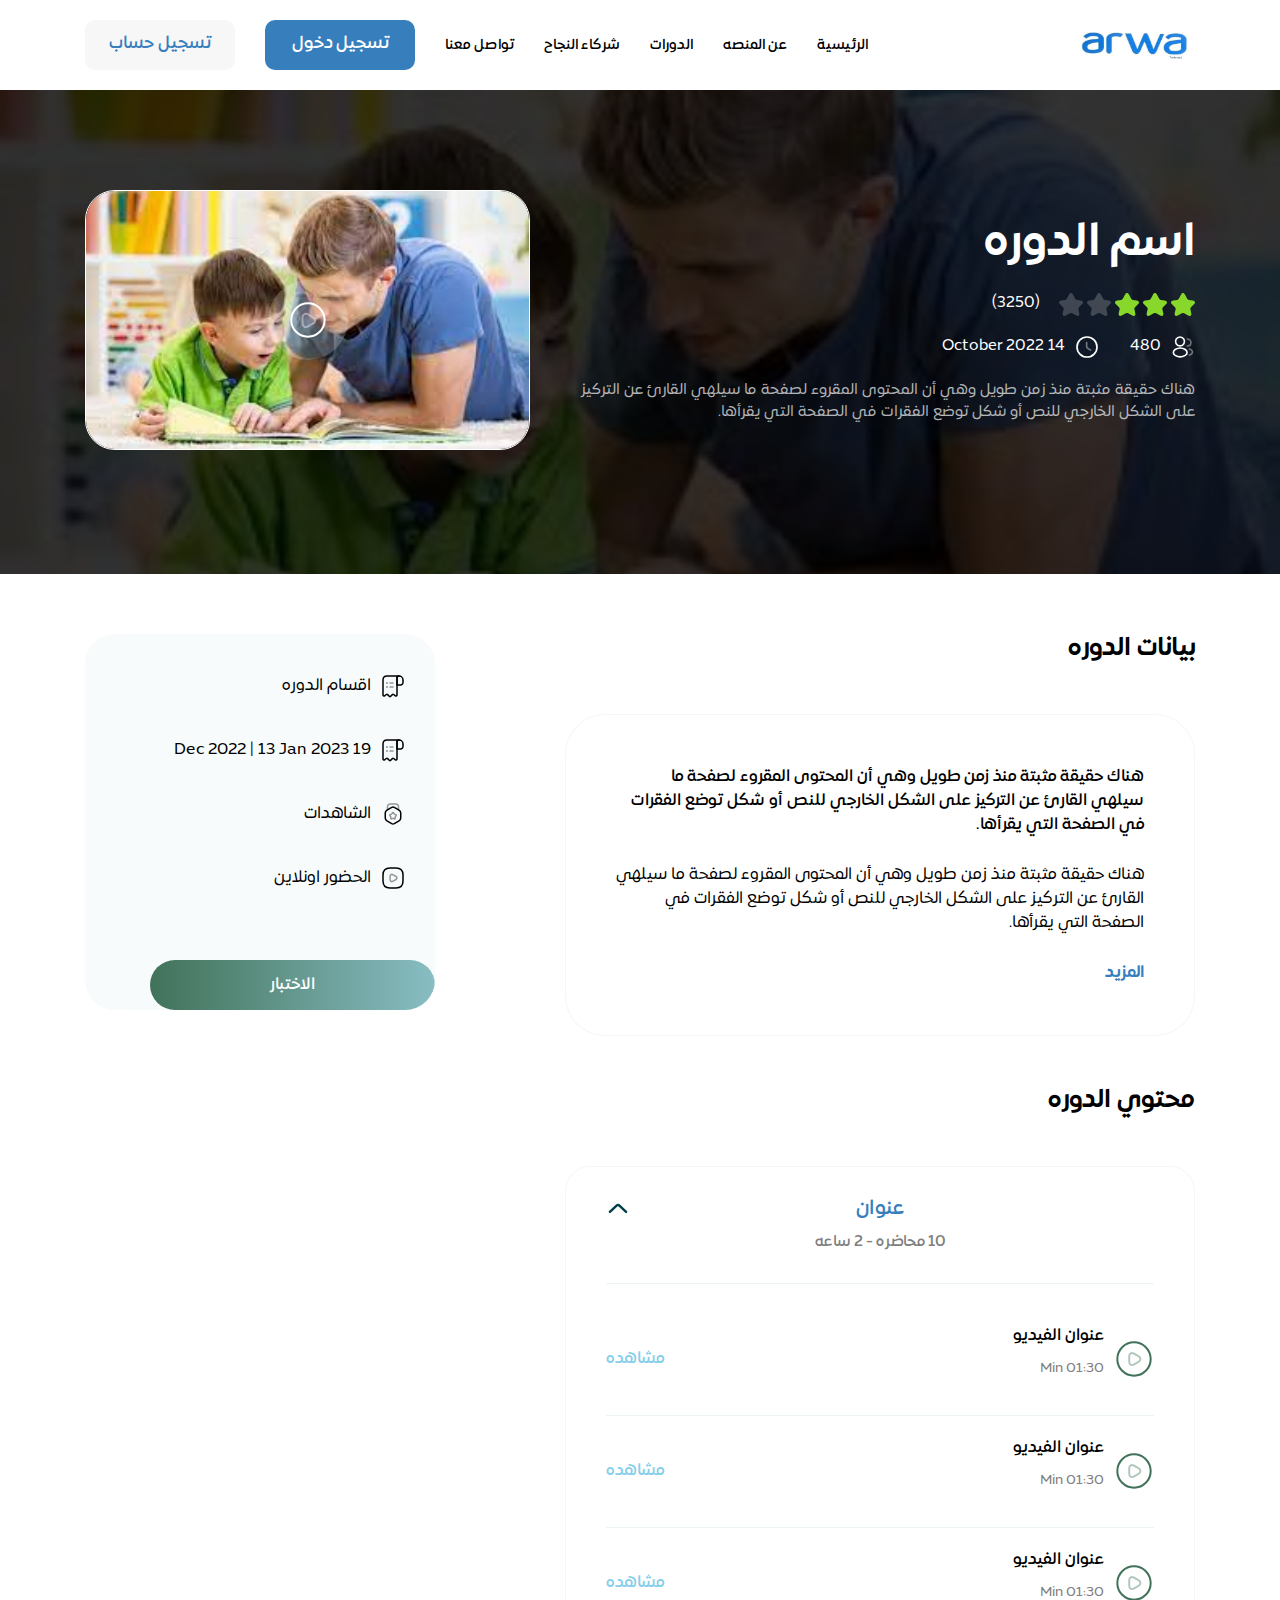
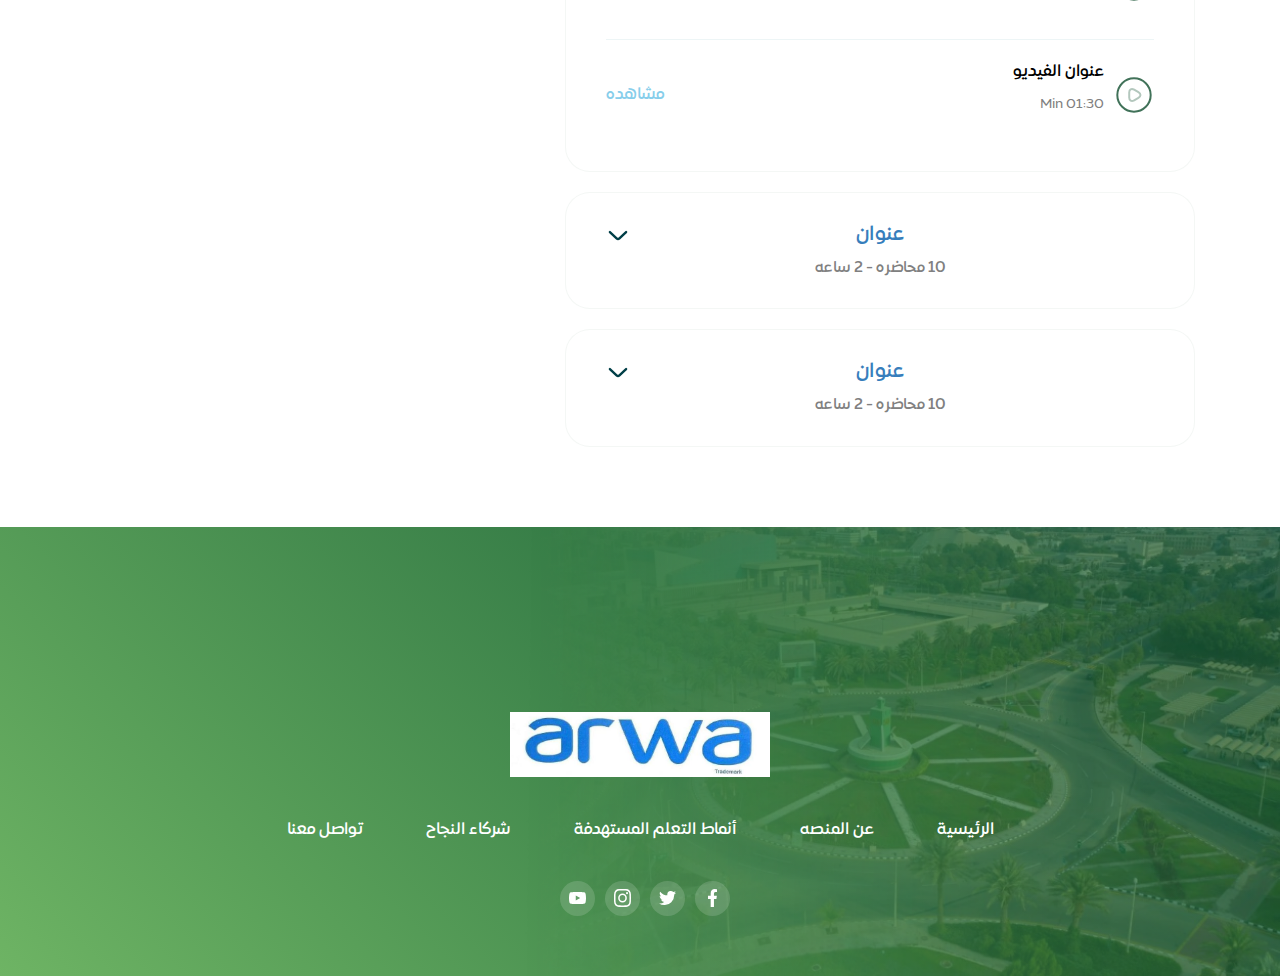
==== commit fc7eeaa0: "end exam" ====
--- a/course-details.html
+++ b/course-details.html
@@ -540,6 +540,14 @@
                     </a>
                   </li>
                 </ul>
+
+                <div class="button-contain">
+                  <a href="exam.html" class="add-to-cart">
+                    <span>
+                      الاختبار
+                    </span>
+                  </a>
+                </div>
               </div>
             </div>
           </div>
--- a/assets/css/style.css
+++ b/assets/css/style.css
@@ -1808,6 +1808,81 @@
 }
 .form-contain .form-group .from-input .form-control:hover, .form-contain .form-group .from-input .form-control:focus {
   border-color: #388B9F;
+}
+.form-contain .wrapper {
+  display: flex;
+  justify-content: center;
+  align-items: center;
+  align-content: center;
+  cursor: pointer;
+  position: relative;
+}
+.form-contain .wrapper .radio-check {
+  -moz-appearance: none;
+       appearance: none;
+  -webkit-appearance: none;
+  width: 25px;
+  height: 25px;
+  border-radius: 3px;
+  border: 1px solid var(--main-color) !important;
+  cursor: pointer;
+  position: relative;
+  overflow: hidden;
+  z-index: 9;
+}
+.form-contain .wrapper .radio-check.radio-circle {
+  border-radius: 50%;
+}
+.form-contain .wrapper .radio-check::after, .form-contain .wrapper .radio-check::before {
+  content: "";
+  position: absolute;
+  transition: all 0.2s linear;
+}
+.form-contain .wrapper .radio-check::after {
+  width: 100%;
+  height: 0px;
+  background-color: var(--main-color);
+  z-index: -2;
+  top: 0;
+  left: 0;
+}
+.form-contain .wrapper .radio-check::before {
+  background: url("../images/icons/check.svg") center/contain no-repeat;
+  width: 15px;
+  height: 15px;
+  transform: scale(0);
+  z-index: -1;
+  top: calc(50% - 7.5px);
+  left: calc(50% - 7.5px);
+}
+.form-contain .wrapper .radio-check:checked::after {
+  height: 100%;
+}
+.form-contain .wrapper .radio-check:checked::before {
+  transform: scale(1);
+}
+.form-contain .wrapper .radio-title {
+  color: #000;
+  font-size: 16px;
+  font-weight: 900;
+  -webkit-margin-start: 10px;
+          margin-inline-start: 10px;
+  cursor: pointer;
+  margin-bottom: 0px !important;
+}
+.form-contain .wrapper .radio-title.span-data {
+  font-size: 13px;
+  font-weight: 700;
+}
+.form-contain .wrapper .radio-title.small-title {
+  font-weight: 500;
+  -webkit-margin-end: 10px;
+          margin-inline-end: 10px;
+}
+.form-contain .wrapper .radio-title span {
+  font-weight: 900;
+  color: var(--secondary-color);
+  font-size: 16px;
 }
 .form-contain .buttons-contain {
   width: 100%;
